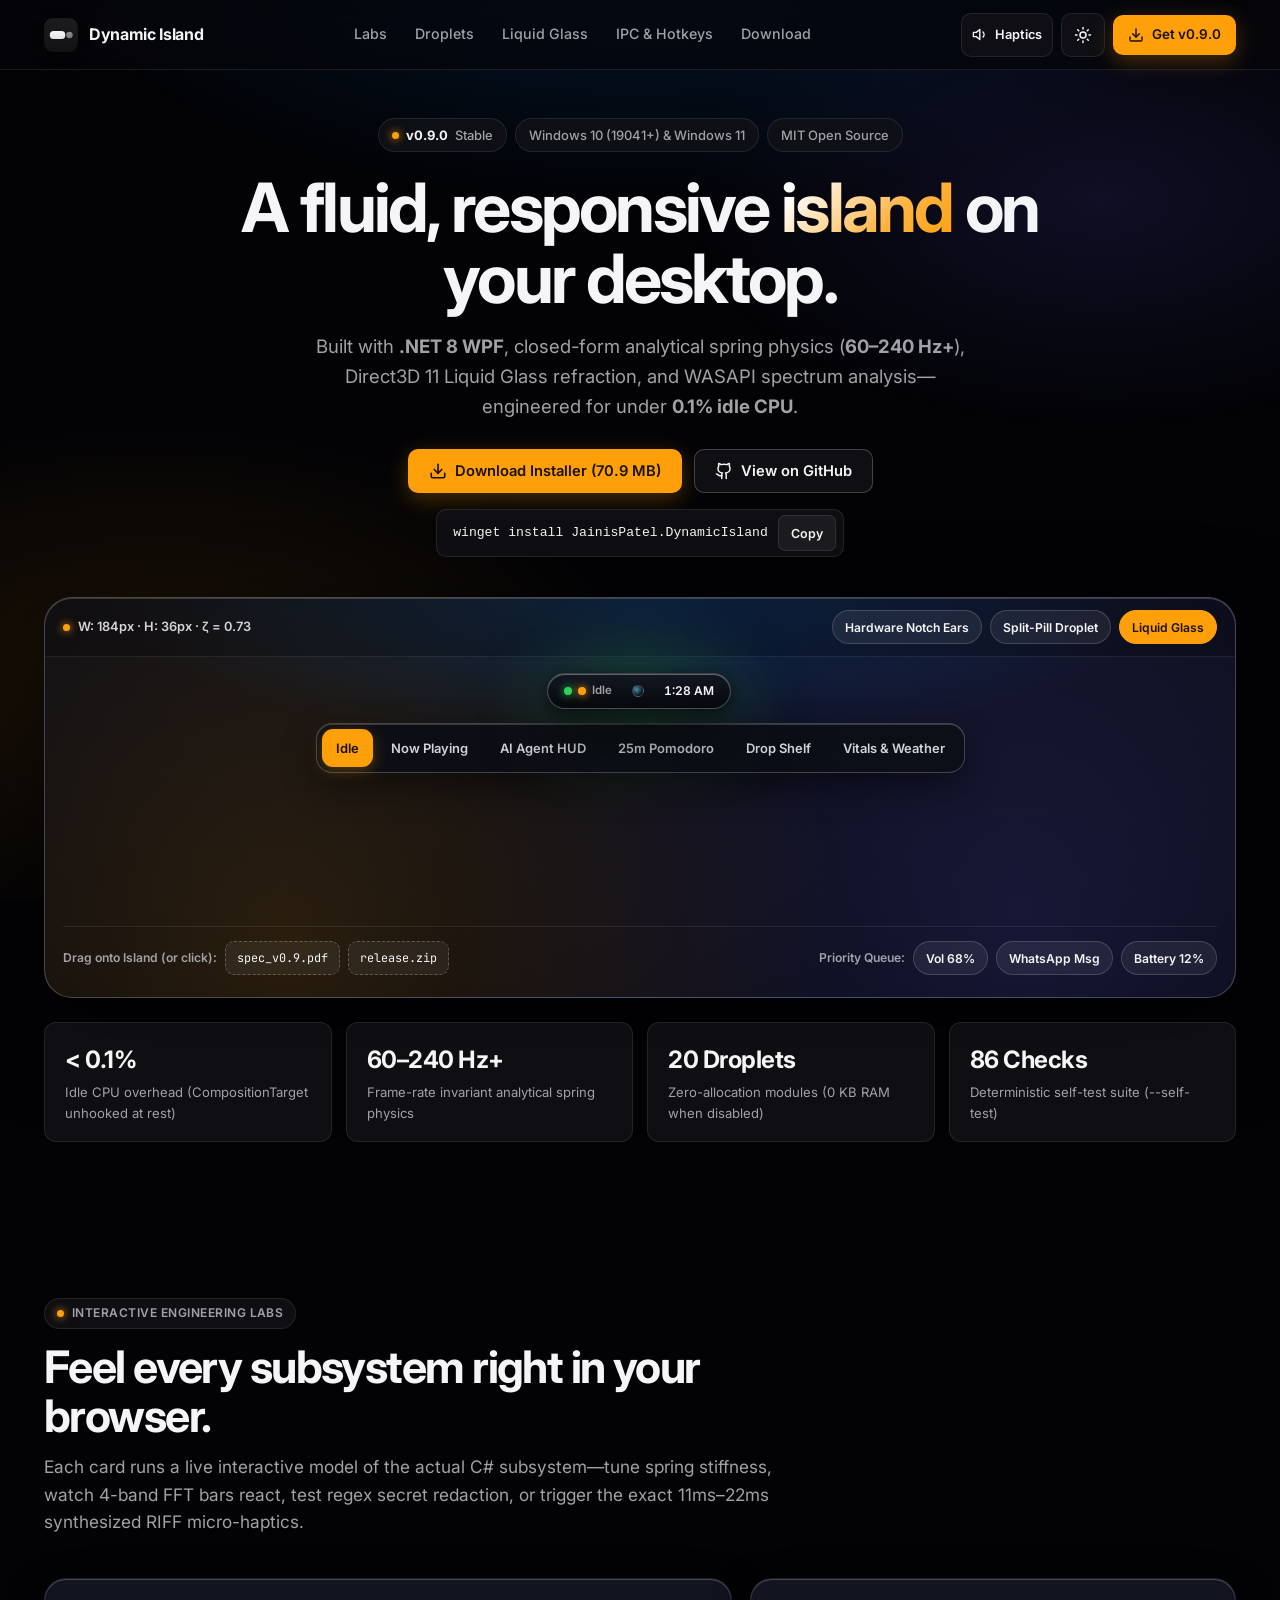
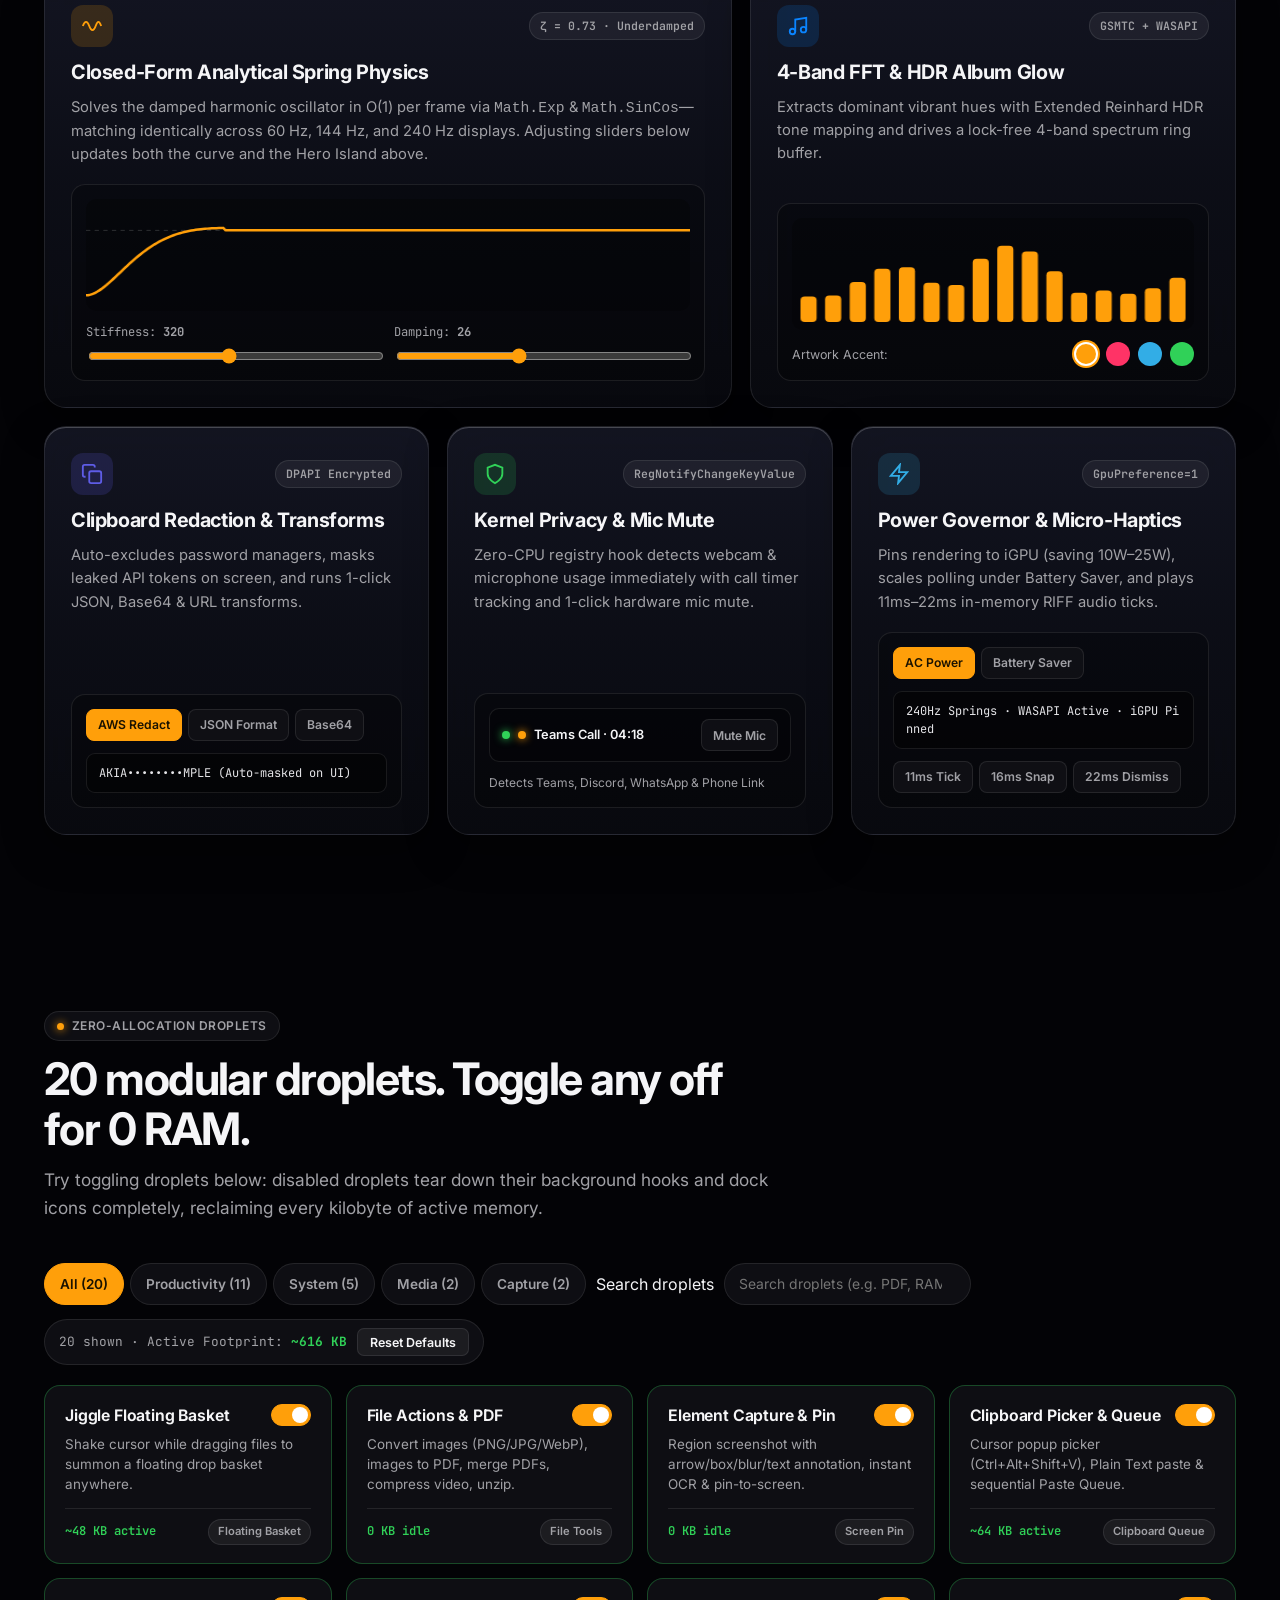
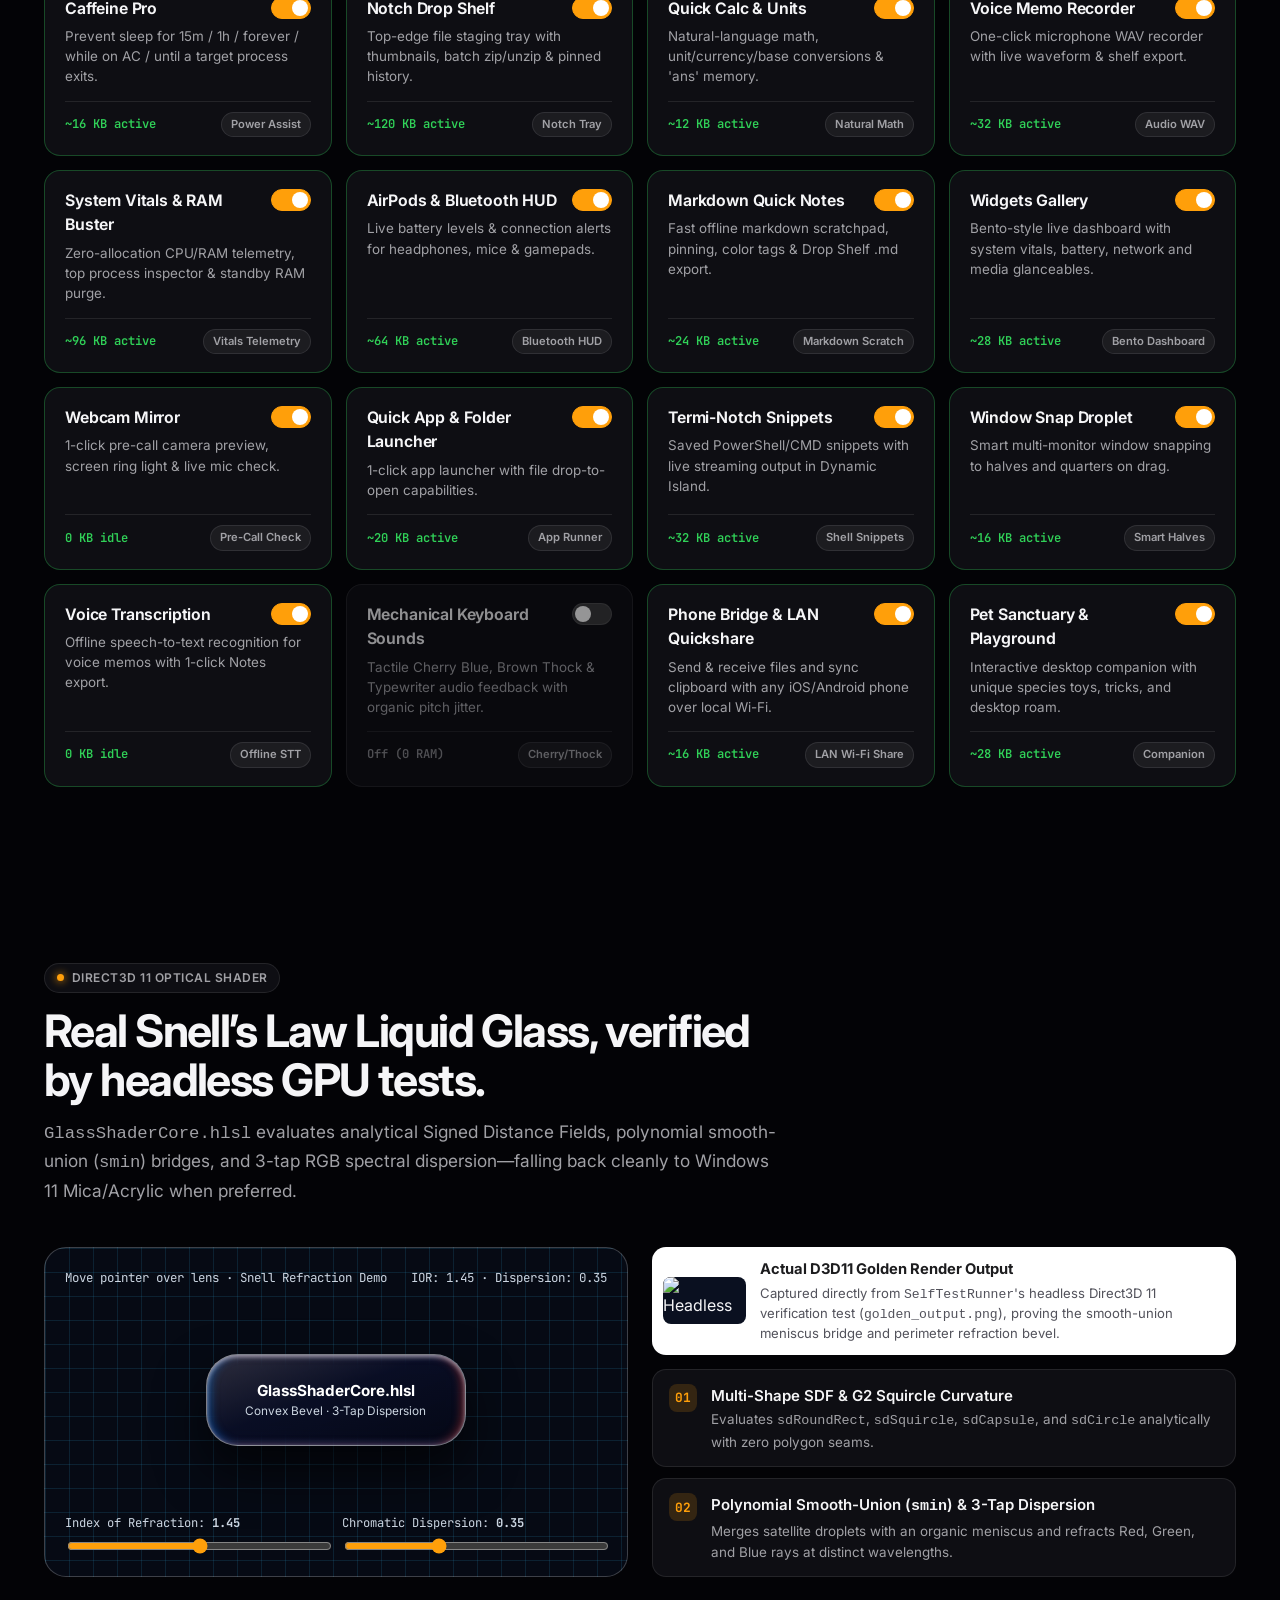
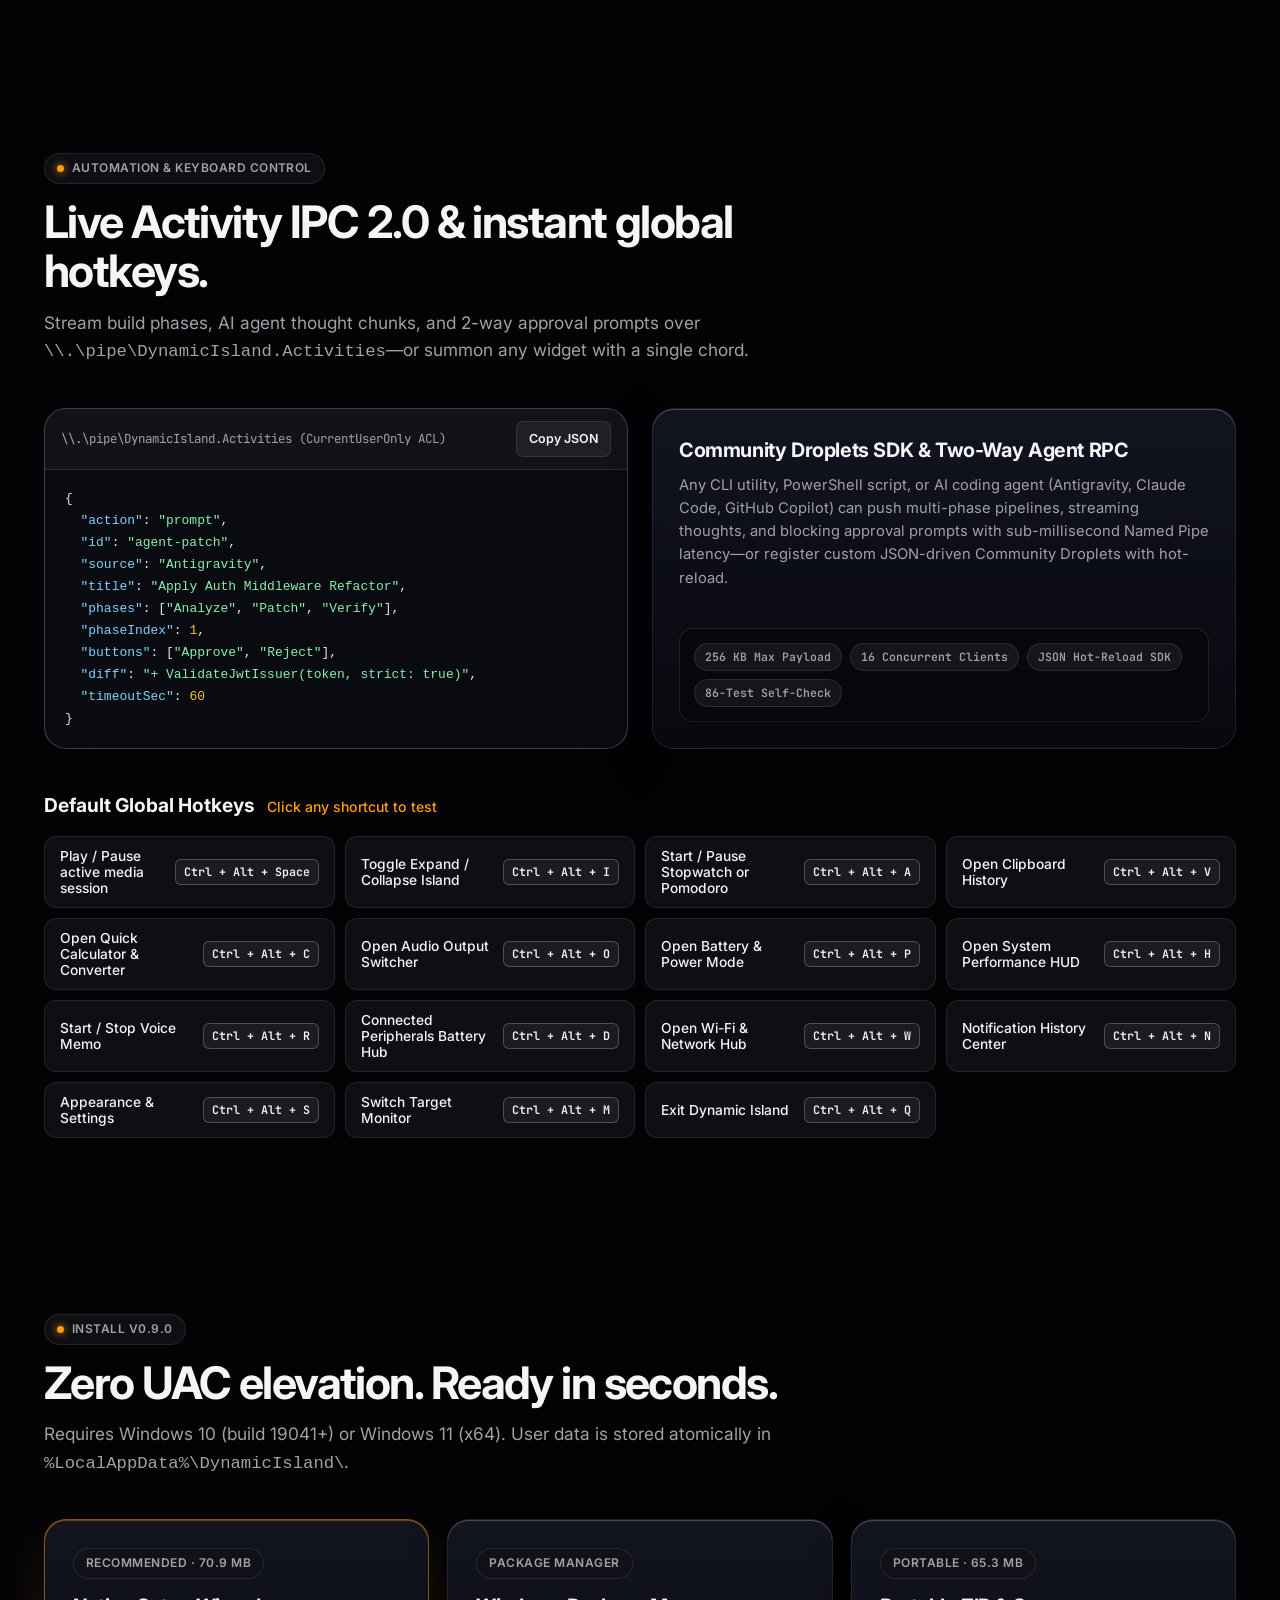
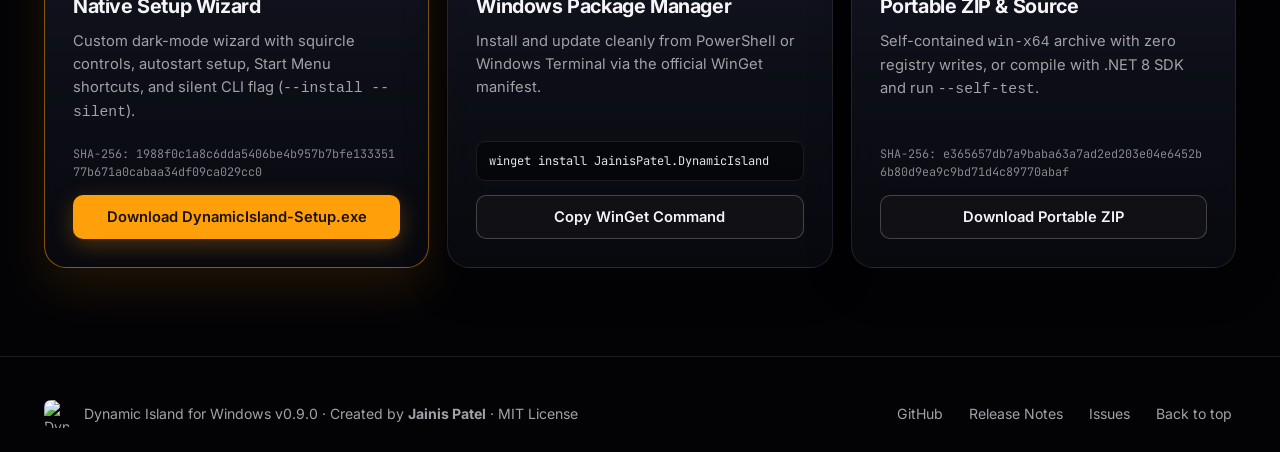
==== website/index.html @ 1d69ae08 "Redesign gallery and add product showcase site Refresh the Widgets Gallery and expand the island can" ====
<!DOCTYPE html>
<html lang="en" data-theme="dark">
<head>
  <meta charset="utf-8">
  <meta name="viewport" content="width=device-width, initial-scale=1">
  <meta name="theme-color" content="#030306">
  <title>Dynamic Island for Windows — Fluid Desktop Hub &amp; Liquid Glass Overlay</title>
  <meta name="description" content="An interactive, Apple-inspired Dynamic Island desktop overlay for Windows 10 &amp; 11 built with WPF (.NET 8), closed-form analytical spring physics (60–240 Hz+), Direct3D 11 Liquid Glass refraction, and WASAPI audio spectrum analysis.">
  <link rel="icon" type="image/svg+xml" href="./assets/dynamic-island.svg">
  <link rel="apple-touch-icon" href="./assets/app_256.png">
  <link rel="preconnect" href="https://fonts.googleapis.com">
  <link rel="preconnect" href="https://fonts.gstatic.com" crossorigin>
  <link href="https://fonts.googleapis.com/css2?family=Inter:wght@400;500;600;700&family=JetBrains+Mono:wght@400;500;600&display=swap" rel="stylesheet">
  <link rel="stylesheet" href="./styles.css">
</head>
<body>
  <a class="skip-link" href="#main-content">Skip to main content</a>
  <div class="backdrop-mesh" aria-hidden="true"></div>

  <!-- Sticky Navigation -->
  <header class="site-header">
    <div class="container nav-inner">
      <a class="brand-link" href="#top">
        <img class="brand-icon" src="./assets/dynamic-island.svg" alt="" width="34" height="34">
        <span>Dynamic Island</span>
      </a>

      <nav aria-label="Primary navigation">
        <ul id="primary-nav" class="nav-links">
          <li><a href="#features">Labs</a></li>
          <li><a href="#droplets">Droplets</a></li>
          <li><a href="#liquid-glass">Liquid Glass</a></li>
          <li><a href="#developers">IPC &amp; Hotkeys</a></li>
          <li><a href="#download">Download</a></li>
        </ul>
      </nav>

      <div class="nav-actions">
        <button id="haptics-toggle" class="icon-btn" type="button" aria-pressed="false" title="Synthesize 11ms–22ms RIFF micro-haptics in browser">
          <svg width="17" height="17" viewBox="0 0 24 24" fill="none" stroke="currentColor" stroke-width="2" stroke-linecap="round" stroke-linejoin="round" aria-hidden="true">
            <polygon points="11 5 6 9 2 9 2 15 6 15 11 19 11 5"></polygon>
            <path d="M15.54 8.46a5 5 0 0 1 0 7.07"></path>
          </svg>
          <span class="haptic-label">Haptics</span>
        </button>

        <button id="theme-toggle" class="icon-btn" type="button" aria-label="Switch to light mode" aria-pressed="false" title="Toggle Dark / Light theme">
          <svg width="18" height="18" viewBox="0 0 24 24" fill="none" stroke="currentColor" stroke-width="2" stroke-linecap="round" stroke-linejoin="round" aria-hidden="true">
            <circle cx="12" cy="12" r="4"></circle>
            <path d="M12 2v2M12 20v2M4.93 4.93l1.41 1.41M17.66 17.66l1.41 1.41M2 12h2M20 12h2M4.93 19.07l1.41-1.41M17.66 6.34l1.41-1.41"></path>
          </svg>
        </button>

        <a class="btn btn-primary btn-sm" href="#download">
          <svg width="16" height="16" viewBox="0 0 24 24" fill="none" stroke="currentColor" stroke-width="2.2" stroke-linecap="round" stroke-linejoin="round" aria-hidden="true">
            <path d="M21 15v4a2 2 0 0 1-2 2H5a2 2 0 0 1-2-2v-4"></path>
            <polyline points="7 10 12 15 17 10"></polyline>
            <line x1="12" y1="15" x2="12" y2="3"></line>
          </svg>
          <span class="nav-cta-text">Get v0.9.0</span>
        </a>

        <button id="mobile-menu-btn" class="icon-btn mobile-menu-btn" type="button" aria-label="Open navigation menu" aria-expanded="false" aria-controls="primary-nav">
          <svg width="20" height="20" viewBox="0 0 24 24" fill="none" stroke="currentColor" stroke-width="2" stroke-linecap="round" stroke-linejoin="round" aria-hidden="true">
            <line x1="3" y1="6" x2="21" y2="6"></line>
            <line x1="3" y1="12" x2="21" y2="12"></line>
            <line x1="3" y1="18" x2="21" y2="18"></line>
          </svg>
        </button>
      </div>
    </div>
  </header>

  <main id="main-content">
    <!-- Hero + Simulated Windows Desktop Stage -->
    <section id="top" class="hero">
      <div class="container">
        <div class="hero-top">
          <div class="hero-badges">
            <span class="meta-pill"><span class="eyebrow-dot" aria-hidden="true"></span><strong>v0.9.0</strong> Stable</span>
            <span class="meta-pill">Windows 10 (19041+) &amp; Windows 11</span>
            <span class="meta-pill">MIT Open Source</span>
          </div>

          <h1 class="hero-title">
            A fluid, responsive <span class="accent-gradient">island</span> on your desktop.
          </h1>
          <p class="hero-subtitle">
            Built with <strong>.NET 8 WPF</strong>, closed-form analytical spring physics (<strong>60–240 Hz+</strong>), Direct3D 11 Liquid Glass refraction, and WASAPI spectrum analysis—engineered for under <strong>0.1% idle CPU</strong>.
          </p>

          <div class="hero-cta-group">
            <a class="btn btn-primary" href="https://github.com/jainis-Patel/DynamicIsland/releases/download/v0.9.0/DynamicIsland-Setup.exe">
              <svg width="18" height="18" viewBox="0 0 24 24" fill="none" stroke="currentColor" stroke-width="2.2" stroke-linecap="round" stroke-linejoin="round" aria-hidden="true">
                <path d="M21 15v4a2 2 0 0 1-2 2H5a2 2 0 0 1-2-2v-4"></path>
                <polyline points="7 10 12 15 17 10"></polyline>
                <line x1="12" y1="15" x2="12" y2="3"></line>
              </svg>
              Download Installer (70.9 MB)
            </a>
            <a class="btn btn-secondary" href="https://github.com/jainis-Patel/DynamicIsland" target="_blank" rel="noopener noreferrer">
              <svg width="18" height="18" viewBox="0 0 24 24" fill="none" stroke="currentColor" stroke-width="2" stroke-linecap="round" stroke-linejoin="round" aria-hidden="true">
                <path d="M15 22v-4a4.8 4.8 0 0 0-1-3.5c3 0 6-2 6-5.5.08-1.25-.27-2.48-1-3.5.28-1.15.28-2.35 0-3.5 0 0-1 0-3 1.5-2.64-.5-5.36-.5-8 0C6 2 5 2 5 2c-.3 1.15-.3 2.35 0 3.5A5.403 5.403 0 0 0 4 9c0 3.5 3 5.5 6 5.5-.39.49-.68 1.05-.85 1.65-.17.6-.22 1.23-.15 1.85v4"></path>
                <path d="M9 18c-4.51 2-5-2-7-2"></path>
              </svg>
              View on GitHub
            </a>
          </div>

          <div class="winget-bar" role="region" aria-label="Install via Windows Package Manager">
            <code>winget install JainisPatel.DynamicIsland</code>
            <button class="copy-btn" type="button" data-copy="winget install JainisPatel.DynamicIsland" aria-label="Copy winget install command">
              Copy
            </button>
          </div>
        </div>

        <!-- Interactive Windows 11 Desktop Stage -->
        <div class="desktop-stage" aria-label="Interactive Dynamic Island Windows desktop simulator">
          <div class="stage-hud-bar">
            <span class="stage-status">
              <span class="eyebrow-dot" aria-hidden="true"></span>
              <span id="spring-readout" aria-live="polite">W: 184px · H: 36px · ζ = 0.73</span>
            </span>

            <div class="stage-toggles">
              <button id="notch-mode-btn" class="stage-chip-btn" type="button" aria-pressed="false">Hardware Notch Ears</button>
              <button id="satellite-btn" class="stage-chip-btn" type="button" aria-pressed="false">Split-Pill Droplet</button>
              <button id="surface-style-btn" class="stage-chip-btn" type="button" aria-pressed="true">Liquid Glass</button>
            </div>
          </div>

          <div class="desktop-canvas">
            <div id="island-bezel-row" class="island-bezel-row">
              <div id="island-halo" class="island-halo" aria-hidden="true"></div>

              <div class="island-assembly">
                <div id="island-pill" class="island-pill" role="region" aria-live="polite" aria-label="Simulated Dynamic Island pill">
                  <!-- MacBook-style Concave Hardware Notch Ears (exact paths from IslandWindow.xaml) -->
                  <svg class="notch-ear notch-ear-left" viewBox="0 0 10 10" aria-hidden="true">
                    <path d="M 0,0 L 10,0 L 10,10 A 10,10 0 0 0 0,0 Z" fill="#040406"></path>
                  </svg>
                  <svg class="notch-ear notch-ear-right" viewBox="0 0 10 10" aria-hidden="true">
                    <path d="M 0,10 L 0,0 L 10,0 A 10,10 0 0 0 0,10 Z" fill="#040406"></path>
                  </svg>

                  <div class="island-inner-clip">
                    <div id="island-content" class="island-content"></div>
                  </div>
                </div>

                <!-- Split-Pill Satellite Droplet -->
                <div id="satellite-droplet" class="satellite-droplet" aria-hidden="true">
                  <span style="width:7px;height:7px;border-radius:50%;background:#ff9f0a;box-shadow:0 0 8px #ff9f0a;"></span>
                  <span>RAM 84%</span>
                </div>
              </div>

              <!-- Floating Glass Quick Dock -->
              <div class="floating-dock" role="group" aria-label="Dynamic Island view switcher">
                <button class="dock-btn" type="button" data-mode="idle" aria-pressed="true">Idle</button>
                <button class="dock-btn" type="button" data-mode="media" aria-pressed="false">Now Playing</button>
                <button class="dock-btn" type="button" data-mode="agent" aria-pressed="false">AI Agent HUD</button>
                <button class="dock-btn" type="button" data-mode="timer" aria-pressed="false">25m Pomodoro</button>
                <button class="dock-btn" type="button" data-mode="shelf" aria-pressed="false">Drop Shelf</button>
                <button class="dock-btn" type="button" data-mode="vitals" aria-pressed="false">Vitals &amp; Weather</button>
              </div>
            </div>

            <!-- Drag-and-Drop Shelf & Priority Toast Queue Simulator -->
            <div class="desktop-tray-bar">
              <div class="draggable-files">
                <span class="tray-caption">Drag onto Island (or click):</span>
                <button class="file-chip" type="button" draggable="true" data-drop-file="spec_v0.9.pdf">spec_v0.9.pdf</button>
                <button class="file-chip" type="button" draggable="true" data-drop-file="release.zip">release.zip</button>
              </div>
              <div class="toast-triggers">
                <span class="tray-caption">Priority Queue:</span>
                <button class="stage-chip-btn" type="button" data-toast="volume">Vol 68%</button>
                <button class="stage-chip-btn" type="button" data-toast="message">WhatsApp Msg</button>
                <button class="stage-chip-btn" type="button" data-toast="critical">Battery 12%</button>
              </div>
            </div>
          </div>
        </div>

        <!-- Engineering Metrics -->
        <div class="metrics-strip">
          <div class="metric-tile reveal">
            <div class="metric-value">&lt; 0.1%</div>
            <div class="metric-label">Idle CPU overhead (CompositionTarget unhooked at rest)</div>
          </div>
          <div class="metric-tile reveal">
            <div class="metric-value">60–240 Hz+</div>
            <div class="metric-label">Frame-rate invariant analytical spring physics</div>
          </div>
          <div class="metric-tile reveal">
            <div class="metric-value">20 Droplets</div>
            <div class="metric-label">Zero-allocation modules (0 KB RAM when disabled)</div>
          </div>
          <div class="metric-tile reveal">
            <div class="metric-value">86 Checks</div>
            <div class="metric-label">Deterministic self-test suite (--self-test)</div>
          </div>
        </div>
      </div>
    </section>

    <!-- Interactive Living Bento Grid -->
    <section id="features" class="section">
      <div class="container">
        <div class="section-header">
          <span class="eyebrow"><span class="eyebrow-dot" aria-hidden="true"></span>Interactive Engineering Labs</span>
          <h2 class="section-title">Feel every subsystem right in your browser.</h2>
          <p class="section-subtitle">
            Each card runs a live interactive model of the actual C# subsystem—tune spring stiffness, watch 4-band FFT bars react, test regex secret redaction, or trigger the exact 11ms–22ms synthesized RIFF micro-haptics.
          </p>
        </div>

        <div class="bento-grid">
          <!-- Lab 1: Live Analytical Spring Curve Plotter -->
          <article class="glass-card bento-card span-7 reveal">
            <div>
              <div class="bento-header-row">
                <div class="bento-icon tone-amber" aria-hidden="true">
                  <svg width="22" height="22" viewBox="0 0 24 24" fill="none" stroke="currentColor" stroke-width="2"><path d="M2 12c2-6 5-6 7 0s5 6 7 0 4-6 6 0"></path></svg>
                </div>
                <span id="zeta-badge" class="bento-badge">ζ = 0.73 · Underdamped</span>
              </div>
              <h3 class="bento-title">Closed-Form Analytical Spring Physics</h3>
              <p class="bento-desc">
                Solves the damped harmonic oscillator in O(1) per frame via <code>Math.Exp</code> &amp; <code>Math.SinCos</code>—matching identically across 60 Hz, 144 Hz, and 240 Hz displays. Adjusting sliders below updates both the curve and the Hero Island above.
              </p>
            </div>
            <div class="mini-lab">
              <canvas id="spring-canvas" class="lab-canvas" width="560" height="112" aria-label="Analytical spring step response curve"></canvas>
              <div class="slider-row">
                <label class="slider-control">
                  <span>Stiffness: <strong id="stiffness-val">320</strong></span>
                  <input id="stiffness-slider" type="range" min="140" max="520" step="10" value="320">
                </label>
                <label class="slider-control">
                  <span>Damping: <strong id="damping-val">26</strong></span>
                  <input id="damping-slider" type="range" min="12" max="46" step="1" value="26">
                </label>
              </div>
            </div>
          </article>

          <!-- Lab 2: WASAPI Loopback FFT & Album Halo -->
          <article class="glass-card bento-card span-5 reveal" id="wasapi-card">
            <div>
              <div class="bento-header-row">
                <div class="bento-icon tone-blue" aria-hidden="true">
                  <svg width="22" height="22" viewBox="0 0 24 24" fill="none" stroke="currentColor" stroke-width="2"><path d="M9 18V5l12-2v13"></path><circle cx="6" cy="18" r="3"></circle><circle cx="18" cy="16" r="3"></circle></svg>
                </div>
                <span class="bento-badge">GSMTC + WASAPI</span>
              </div>
              <h3 class="bento-title">4-Band FFT &amp; HDR Album Glow</h3>
              <p class="bento-desc">
                Extracts dominant vibrant hues with Extended Reinhard HDR tone mapping and drives a lock-free 4-band spectrum ring buffer.
              </p>
            </div>
            <div class="mini-lab">
              <canvas id="fft-canvas" class="lab-canvas" width="380" height="112" aria-label="Simulated 4-band audio spectrum visualizer"></canvas>
              <div class="swatch-row">
                <span style="font-size:0.78rem; color:var(--text-secondary);">Artwork Accent:</span>
                <div class="swatches" role="group" aria-label="Select album artwork accent color">
                  <button class="swatch-btn" type="button" data-accent="#ff9f0a" style="background:#ff9f0a;" aria-pressed="true" aria-label="Amber Glow"></button>
                  <button class="swatch-btn" type="button" data-accent="#ff3366" style="background:#ff3366;" aria-pressed="false" aria-label="Crimson Rose"></button>
                  <button class="swatch-btn" type="button" data-accent="#32ade6" style="background:#32ade6;" aria-pressed="false" aria-label="Electric Cyan"></button>
                  <button class="swatch-btn" type="button" data-accent="#30d158" style="background:#30d158;" aria-pressed="false" aria-label="Emerald"></button>
                </div>
              </div>
            </div>
          </article>

          <!-- Lab 3: Clipboard Secret Redaction & Transforms -->
          <article class="glass-card bento-card span-4 reveal">
            <div>
              <div class="bento-header-row">
                <div class="bento-icon tone-purple" aria-hidden="true">
                  <svg width="22" height="22" viewBox="0 0 24 24" fill="none" stroke="currentColor" stroke-width="2"><rect x="9" y="9" width="13" height="13" rx="2"></rect><path d="M5 15H4a2 2 0 0 1-2-2V4a2 2 0 0 1 2-2h9a2 2 0 0 1 2 2v1"></path></svg>
                </div>
                <span class="bento-badge">DPAPI Encrypted</span>
              </div>
              <h3 class="bento-title">Clipboard Redaction &amp; Transforms</h3>
              <p class="bento-desc">
                Auto-excludes password managers, masks leaked API tokens on screen, and runs 1-click JSON, Base64 &amp; URL transforms.
              </p>
            </div>
            <div class="mini-lab">
              <div class="seg-group" role="group" aria-label="Clipboard transform demo">
                <button class="seg-btn" type="button" data-clip="aws" aria-pressed="true">AWS Redact</button>
                <button class="seg-btn" type="button" data-clip="json" aria-pressed="false">JSON Format</button>
                <button class="seg-btn" type="button" data-clip="b64" aria-pressed="false">Base64</button>
              </div>
              <div id="clip-demo-output" class="code-preview-box">AKIA••••••••MPLE (Auto-masked on UI)</div>
            </div>
          </article>

          <!-- Lab 4: Kernel Privacy Dots & 1-Click Mic Mute -->
          <article class="glass-card bento-card span-4 reveal">
            <div>
              <div class="bento-header-row">
                <div class="bento-icon tone-green" aria-hidden="true">
                  <svg width="22" height="22" viewBox="0 0 24 24" fill="none" stroke="currentColor" stroke-width="2"><path d="M12 22s8-4 8-10V5l-8-3-8 3v7c0 6 8 10 8 10z"></path></svg>
                </div>
                <span class="bento-badge">RegNotifyChangeKeyValue</span>
              </div>
              <h3 class="bento-title">Kernel Privacy &amp; Mic Mute</h3>
              <p class="bento-desc">
                Zero-CPU registry hook detects webcam &amp; microphone usage immediately with call timer tracking and 1-click hardware mic mute.
              </p>
            </div>
            <div class="mini-lab">
              <div class="privacy-sim-row">
                <div style="display:flex; align-items:center; gap:8px;">
                  <span id="lab-cam-dot" class="dot-cam"></span>
                  <span id="lab-mic-dot" class="dot-mic"></span>
                  <span id="lab-call-status" style="font-size:0.8rem; font-weight:600;">Teams Call · 04:18</span>
                </div>
                <button id="lab-mic-btn" class="seg-btn" type="button" aria-pressed="false">Mute Mic</button>
              </div>
              <div style="font-size:0.75rem; color:var(--text-secondary);">Detects Teams, Discord, WhatsApp &amp; Phone Link</div>
            </div>
          </article>

          <!-- Lab 5: Power Choreographer & Tactile Haptics -->
          <article class="glass-card bento-card span-4 reveal">
            <div>
              <div class="bento-header-row">
                <div class="bento-icon tone-cyan" aria-hidden="true">
                  <svg width="22" height="22" viewBox="0 0 24 24" fill="none" stroke="currentColor" stroke-width="2"><polygon points="13 2 3 14 12 14 11 22 21 10 12 10 13 2"></polygon></svg>
                </div>
                <span class="bento-badge">GpuPreference=1</span>
              </div>
              <h3 class="bento-title">Power Governor &amp; Micro-Haptics</h3>
              <p class="bento-desc">
                Pins rendering to iGPU (saving 10W–25W), scales polling under Battery Saver, and plays 11ms–22ms in-memory RIFF audio ticks.
              </p>
            </div>
            <div class="mini-lab">
              <div class="seg-group" role="group" aria-label="Power governor simulation">
                <button class="seg-btn" type="button" data-power="ac" aria-pressed="true">AC Power</button>
                <button class="seg-btn" type="button" data-power="saver" aria-pressed="false">Battery Saver</button>
              </div>
              <div id="power-demo-output" class="code-preview-box">240Hz Springs · WASAPI Active · iGPU Pinned</div>
              <div class="seg-group" role="group" aria-label="Play synthesized RIFF micro-haptic sounds">
                <button class="seg-btn" type="button" data-synth="tick">11ms Tick</button>
                <button class="seg-btn" type="button" data-synth="snap">16ms Snap</button>
                <button class="seg-btn" type="button" data-synth="dismiss">22ms Dismiss</button>
              </div>
            </div>
          </article>
        </div>
      </div>
    </section>

    <!-- Modular Droplets Explorer with Interactive Zero-RAM Toggles -->
    <section id="droplets" class="section">
      <div class="container">
        <div class="section-header">
          <span class="eyebrow"><span class="eyebrow-dot" aria-hidden="true"></span>Zero-Allocation Droplets</span>
          <h2 class="section-title">20 modular droplets. Toggle any off for 0 RAM.</h2>
          <p class="section-subtitle">
            Try toggling droplets below: disabled droplets tear down their background hooks and dock icons completely, reclaiming every kilobyte of active memory.
          </p>
        </div>

        <div class="filter-bar">
          <div class="filter-controls-left">
            <div class="filter-tabs" role="tablist" aria-label="Filter droplets by category">
              <button class="filter-tab" type="button" role="tab" aria-selected="true" data-category="All">All (20)</button>
              <button class="filter-tab" type="button" role="tab" aria-selected="false" data-category="Productivity">Productivity (11)</button>
              <button class="filter-tab" type="button" role="tab" aria-selected="false" data-category="System">System (5)</button>
              <button class="filter-tab" type="button" role="tab" aria-selected="false" data-category="Media">Media (2)</button>
              <button class="filter-tab" type="button" role="tab" aria-selected="false" data-category="Capture">Capture (2)</button>
            </div>
            <label for="droplet-search" class="sr-only">Search droplets</label>
            <input id="droplet-search" class="search-input" type="search" placeholder="Search droplets (e.g. PDF, RAM, LAN)..." autocomplete="off">
          </div>

          <div class="ram-meter-bar" aria-live="polite">
            <span id="droplet-ram-summary">20 shown · Active Footprint: <strong>~656 KB</strong></span>
            <button id="droplet-reset-btn" class="copy-btn" type="button" style="min-height:28px;">Reset Defaults</button>
          </div>
        </div>

        <div id="droplets-grid" class="droplets-grid"></div>
      </div>
    </section>

    <!-- Direct3D 11 Liquid Glass Optical Playground & Golden Render -->
    <section id="liquid-glass" class="section">
      <div class="container">
        <div class="section-header">
          <span class="eyebrow"><span class="eyebrow-dot" aria-hidden="true"></span>Direct3D 11 Optical Shader</span>
          <h2 class="section-title">Real Snell’s Law Liquid Glass, verified by headless GPU tests.</h2>
          <p class="section-subtitle">
            <code>GlassShaderCore.hlsl</code> evaluates analytical Signed Distance Fields, polynomial smooth-union (<code>smin</code>) bridges, and 3-tap RGB spectral dispersion—falling back cleanly to Windows 11 Mica/Acrylic when preferred.
          </p>
        </div>

        <div class="split-grid">
          <!-- Interactive Optical Lens Playground -->
          <div class="optical-playground" id="optical-playground">
            <div style="display:flex; justify-content:space-between; align-items:center; color:#cbd5e1; font-size:0.78rem; font-family:var(--font-mono);">
              <span>Move pointer over lens · Snell Refraction Demo</span>
              <span id="ior-readout">IOR: 1.45 · Dispersion: 0.35</span>
            </div>

            <div class="optical-lens-stage">
              <div id="optical-lens" class="optical-lens-capsule">
                <div style="font-size:0.95rem; font-weight:700;">GlassShaderCore.hlsl</div>
                <div style="font-size:0.74rem; color:#cbd5e1;">Convex Bevel · 3-Tap Dispersion</div>
              </div>
            </div>

            <div class="slider-row">
              <label class="slider-control" style="color:#cbd5e1;">
                <span>Index of Refraction: <strong id="ior-val">1.45</strong></span>
                <input id="ior-slider" type="range" min="1.05" max="1.85" step="0.05" value="1.45">
              </label>
              <label class="slider-control" style="color:#cbd5e1;">
                <span>Chromatic Dispersion: <strong id="disp-val">0.35</strong></span>
                <input id="disp-slider" type="range" min="0" max="1" step="0.05" value="0.35">
              </label>
            </div>
          </div>

          <div style="display:flex; flex-direction:column; gap:14px;">
            <div class="golden-frame">
              <img src="./assets/golden-glass.png" alt="Headless Direct3D 11 golden render showing polynomial smooth-union smin liquid bridge between the main pill and satellite droplet" width="140" height="79">
              <div>
                <div style="font-size:0.92rem; font-weight:700; color:#1c1c1e; margin-bottom:4px;">Actual D3D11 Golden Render Output</div>
                <div style="font-size:0.82rem; color:#52525b; line-height:1.45;">
                  Captured directly from <code>SelfTestRunner</code>'s headless Direct3D 11 verification test (<code>golden_output.png</code>), proving the smooth-union meniscus bridge and perimeter refraction bevel.
                </div>
              </div>
            </div>

            <ol class="pipeline-list">
              <li class="pipeline-step">
                <span class="step-num">01</span>
                <div>
                  <div class="step-title">Multi-Shape SDF &amp; G2 Squircle Curvature</div>
                  <div class="step-desc">Evaluates <code>sdRoundRect</code>, <code>sdSquircle</code>, <code>sdCapsule</code>, and <code>sdCircle</code> analytically with zero polygon seams.</div>
                </div>
              </li>
              <li class="pipeline-step">
                <span class="step-num">02</span>
                <div>
                  <div class="step-title">Polynomial Smooth-Union (<code>smin</code>) &amp; 3-Tap Dispersion</div>
                  <div class="step-desc">Merges satellite droplets with an organic meniscus and refracts Red, Green, and Blue rays at distinct wavelengths.</div>
                </div>
              </li>
            </ol>
          </div>
        </div>
      </div>
    </section>

    <!-- Live Activity IPC 2.0 & Global Hotkeys -->
    <section id="developers" class="section">
      <div class="container">
        <div class="section-header">
          <span class="eyebrow"><span class="eyebrow-dot" aria-hidden="true"></span>Automation &amp; Keyboard Control</span>
          <h2 class="section-title">Live Activity IPC 2.0 &amp; instant global hotkeys.</h2>
          <p class="section-subtitle">
            Stream build phases, AI agent thought chunks, and 2-way approval prompts over <code>\\.\pipe\DynamicIsland.Activities</code>—or summon any widget with a single chord.
          </p>
        </div>

        <div class="split-grid" style="margin-bottom: 42px;">
          <div class="code-panel">
            <div class="code-header">
              <span>\\.\pipe\DynamicIsland.Activities (CurrentUserOnly ACL)</span>
              <button class="copy-btn" type="button" data-copy='{"action":"prompt","id":"agent-patch","source":"Antigravity","title":"Apply Auth Middleware Refactor","phases":["Analyze","Patch","Verify"],"phaseIndex":1,"buttons":["Approve","Reject"],"diff":"+ ValidateJwtIssuer(token, strict: true)","timeoutSec":60}'>Copy JSON</button>
            </div>
            <pre class="code-body"><code>{
  <span class="tok-key">"action"</span>: <span class="tok-str">"prompt"</span>,
  <span class="tok-key">"id"</span>: <span class="tok-str">"agent-patch"</span>,
  <span class="tok-key">"source"</span>: <span class="tok-str">"Antigravity"</span>,
  <span class="tok-key">"title"</span>: <span class="tok-str">"Apply Auth Middleware Refactor"</span>,
  <span class="tok-key">"phases"</span>: [<span class="tok-str">"Analyze"</span>, <span class="tok-str">"Patch"</span>, <span class="tok-str">"Verify"</span>],
  <span class="tok-key">"phaseIndex"</span>: <span class="tok-num">1</span>,
  <span class="tok-key">"buttons"</span>: [<span class="tok-str">"Approve"</span>, <span class="tok-str">"Reject"</span>],
  <span class="tok-key">"diff"</span>: <span class="tok-str">"+ ValidateJwtIssuer(token, strict: true)"</span>,
  <span class="tok-key">"timeoutSec"</span>: <span class="tok-num">60</span>
}</code></pre>
          </div>

          <div class="glass-card bento-card">
            <div>
              <h3 class="bento-title">Community Droplets SDK &amp; Two-Way Agent RPC</h3>
              <p class="bento-desc">
                Any CLI utility, PowerShell script, or AI coding agent (Antigravity, Claude Code, GitHub Copilot) can push multi-phase pipelines, streaming thoughts, and blocking approval prompts with sub-millisecond Named Pipe latency—or register custom JSON-driven Community Droplets with hot-reload.
              </p>
            </div>
            <div class="mini-lab">
              <div style="display:flex; flex-wrap:wrap; gap:8px;">
                <span class="bento-badge">256 KB Max Payload</span>
                <span class="bento-badge">16 Concurrent Clients</span>
                <span class="bento-badge">JSON Hot-Reload SDK</span>
                <span class="bento-badge">86-Test Self-Check</span>
              </div>
            </div>
          </div>
        </div>

        <div style="display:flex; flex-wrap:wrap; align-items:center; justify-content:space-between; gap:12px; margin-bottom:16px;">
          <h3 style="margin:0; font-size:1.2rem; font-weight:700;">Default Global Hotkeys <span id="hotkey-feedback" style="color:var(--accent); font-weight:500; font-size:0.88rem; margin-left:8px;" aria-live="polite">Click any shortcut to test</span></h3>
        </div>
        <div id="hotkeys-grid" class="hotkeys-grid"></div>
      </div>
    </section>

    <!-- Download & Installation -->
    <section id="download" class="section">
      <div class="container">
        <div class="section-header">
          <span class="eyebrow"><span class="eyebrow-dot" aria-hidden="true"></span>Install v0.9.0</span>
          <h2 class="section-title">Zero UAC elevation. Ready in seconds.</h2>
          <p class="section-subtitle">
            Requires Windows 10 (build 19041+) or Windows 11 (x64). User data is stored atomically in <code>%LocalAppData%\DynamicIsland\</code>.
          </p>
        </div>

        <div class="install-grid">
          <article class="glass-card install-card featured reveal">
            <div>
              <div class="eyebrow" style="margin-bottom: 12px;">Recommended · 70.9 MB</div>
              <h3 class="bento-title">Native Setup Wizard</h3>
              <p class="bento-desc">
                Custom dark-mode wizard with squircle controls, autostart setup, Start Menu shortcuts, and silent CLI flag (<code>--install --silent</code>).
              </p>
            </div>
            <div>
              <div class="install-meta" style="margin-bottom: 14px;">
                SHA-256: 1988f0c1a8c6dda5406be4b957b7bfe13335177b671a0cabaa34df09ca029cc0
              </div>
              <a class="btn btn-primary" style="width: 100%;" href="https://github.com/jainis-Patel/DynamicIsland/releases/download/v0.9.0/DynamicIsland-Setup.exe">
                Download DynamicIsland-Setup.exe
              </a>
            </div>
          </article>

          <article class="glass-card install-card reveal">
            <div>
              <div class="eyebrow" style="margin-bottom: 12px;">Package Manager</div>
              <h3 class="bento-title">Windows Package Manager</h3>
              <p class="bento-desc">
                Install and update cleanly from PowerShell or Windows Terminal via the official WinGet manifest.
              </p>
            </div>
            <div>
              <div class="code-preview-box" style="margin-bottom: 14px;">winget install JainisPatel.DynamicIsland</div>
              <button class="btn btn-secondary" style="width: 100%;" type="button" data-copy="winget install JainisPatel.DynamicIsland">
                Copy WinGet Command
              </button>
            </div>
          </article>

          <article class="glass-card install-card reveal">
            <div>
              <div class="eyebrow" style="margin-bottom: 12px;">Portable · 65.3 MB</div>
              <h3 class="bento-title">Portable ZIP &amp; Source</h3>
              <p class="bento-desc">
                Self-contained <code>win-x64</code> archive with zero registry writes, or compile with .NET 8 SDK and run <code>--self-test</code>.
              </p>
            </div>
            <div>
              <div class="install-meta" style="margin-bottom: 14px;">
                SHA-256: e365657db7a9baba63a7ad2ed203e04e6452b6b80d9ea9c9bd71d4c89770abaf
              </div>
              <a class="btn btn-secondary" style="width: 100%;" href="https://github.com/jainis-Patel/DynamicIsland/releases/download/v0.9.0/DynamicIsland-Portable.zip">
                Download Portable ZIP
              </a>
            </div>
          </article>
        </div>
      </div>
    </section>
  </main>

  <footer class="site-footer">
    <div class="container footer-inner">
      <div style="display: flex; align-items: center; gap: 12px;">
        <img src="./assets/app_256.png" alt="Dynamic Island app icon" width="28" height="28" style="border-radius: 7px;">
        <span>Dynamic Island for Windows v0.9.0 · Created by <strong>Jainis Patel</strong> · MIT License</span>
      </div>
      <div class="footer-links">
        <a href="https://github.com/jainis-Patel/DynamicIsland" target="_blank" rel="noopener noreferrer">GitHub</a>
        <a href="https://github.com/jainis-Patel/DynamicIsland/releases/tag/v0.9.0" target="_blank" rel="noopener noreferrer">Release Notes</a>
        <a href="https://github.com/jainis-Patel/DynamicIsland/issues" target="_blank" rel="noopener noreferrer">Issues</a>
        <a href="#top">Back to top</a>
      </div>
    </div>
  </footer>

  <script src="./app.js"></script>
</body>
</html>
---- website/styles.css ----
/* ==========================================================================
   Dynamic Island for Windows — Flagship Liquid Glass & Obsidian Design System
   Calibrated to Core/ThemeBrushes.cs, Core/LiquidGlassTheme.cs & InstallerTokens.xaml
   ========================================================================== */

:root {
  --bg-canvas: #030306;
  --bg-elevated: #0a0a10;
  --surface-card: rgba(18, 18, 24, 0.78);
  --surface-card-solid: #121216;
  --surface-glass-top: rgba(22, 24, 38, 0.84);
  --surface-glass-mid: rgba(16, 18, 28, 0.76);
  --surface-glass-bot: rgba(9, 10, 16, 0.90);
  --surface-pill-top: rgba(20, 22, 34, 0.94);
  --surface-pill-bot: rgba(6, 7, 11, 0.98);
  --surface-dock: rgba(12, 14, 22, 0.88);

  --border-subtle: rgba(255, 255, 255, 0.09);
  --border-specular: rgba(255, 255, 255, 0.22);
  --border-strong: rgba(255, 255, 255, 0.38);
  --hover-veil: rgba(255, 255, 255, 0.06);

  --text-primary: #f5f5f7;
  --text-secondary: #a1a1a6;
  --text-muted: #86868b;
  --text-on-accent: #1a1200;

  --accent: #ff9f0a;
  --accent-hover: #ffb340;
  --accent-pressed: #e08800;
  --accent-soft: rgba(255, 159, 10, 0.16);

  --green: #30d158;
  --green-soft: rgba(48, 209, 88, 0.16);
  --blue: #0a84ff;
  --blue-soft: rgba(10, 132, 255, 0.16);
  --cyan: #32ade6;
  --cyan-soft: rgba(50, 173, 230, 0.16);
  --purple: #5e5ce6;
  --purple-soft: rgba(94, 92, 230, 0.18);
  --pink: #ff3366;
  --red: #ff453a;
  --red-soft: rgba(255, 69, 58, 0.16);

  --font-sans: "Inter", "Segoe UI Variable Display", "Segoe UI", -apple-system, BlinkMacSystemFont, sans-serif;
  --font-mono: "JetBrains Mono", "Cascadia Code", "Consolas", ui-monospace, monospace;

  --radius-pill: 9999px;
  --radius-card: 22px;
  --radius-sm: 12px;
  --radius-btn: 10px;
  --nav-height: 70px;

  --shadow-island: 0 24px 64px rgba(0, 0, 0, 0.78), 0 4px 16px rgba(0, 0, 0, 0.55);
  --shadow-card: 0 14px 40px rgba(0, 0, 0, 0.45);
}

[data-theme="light"] {
  --bg-canvas: #eef0f6;
  --bg-elevated: #e3e6ef;
  --surface-card: rgba(255, 255, 255, 0.86);
  --surface-card-solid: #ffffff;
  --surface-glass-top: rgba(255, 255, 255, 0.92);
  --surface-glass-mid: rgba(247, 248, 252, 0.86);
  --surface-glass-bot: rgba(238, 240, 247, 0.94);
  --surface-pill-top: rgba(24, 25, 32, 0.96);
  --surface-pill-bot: rgba(10, 11, 16, 0.98);
  --surface-dock: rgba(255, 255, 255, 0.9);

  --border-subtle: rgba(0, 0, 0, 0.085);
  --border-specular: rgba(0, 0, 0, 0.14);
  --border-strong: rgba(0, 0, 0, 0.24);
  --hover-veil: rgba(0, 0, 0, 0.045);

  --text-primary: #1c1c1e;
  --text-secondary: #52525b;
  --text-muted: #636366;
  --text-on-accent: #1a1200;

  --accent: #d97706;
  --accent-hover: #f59e0b;
  --accent-pressed: #b45309;
  --accent-soft: rgba(217, 119, 6, 0.13);

  --green: #1e8738;
  --green-soft: rgba(30, 135, 56, 0.12);
  --blue: #007aff;
  --blue-soft: rgba(0, 122, 255, 0.12);
  --cyan: #0088cc;
  --cyan-soft: rgba(0, 136, 204, 0.12);
  --purple: #5856d6;
  --purple-soft: rgba(88, 86, 214, 0.12);
  --red: #d72626;
  --red-soft: rgba(215, 38, 38, 0.12);

  --shadow-island: 0 24px 56px rgba(15, 23, 42, 0.24), 0 4px 14px rgba(15, 23, 42, 0.12);
  --shadow-card: 0 10px 30px rgba(15, 23, 42, 0.08);
}

*, *::before, *::after {
  box-sizing: border-box;
}

html {
  scroll-behavior: smooth;
  scroll-padding-top: calc(var(--nav-height) + 24px);
  color-scheme: dark;
}

[data-theme="light"] {
  color-scheme: light;
}

body {
  margin: 0;
  font-family: var(--font-sans);
  font-size: 16px;
  line-height: 1.55;
  color: var(--text-primary);
  background-color: var(--bg-canvas);
  overflow-x: hidden;
  -webkit-font-smoothing: antialiased;
  -moz-osx-font-smoothing: grayscale;
}

/* Subtle OLED Mesh + Micro-grid Backdrop */
.backdrop-mesh {
  position: fixed;
  inset: 0;
  z-index: -1;
  pointer-events: none;
  background:
    radial-gradient(ellipse 68% 44% at 50% -8%, rgba(10, 132, 255, 0.17), transparent 70%),
    radial-gradient(ellipse 46% 36% at 86% 22%, rgba(94, 92, 230, 0.14), transparent 72%),
    radial-gradient(ellipse 52% 40% at 12% 76%, rgba(255, 159, 10, 0.11), transparent 75%);
}

[data-theme="light"] .backdrop-mesh {
  background:
    radial-gradient(ellipse 68% 44% at 50% -8%, rgba(0, 122, 255, 0.11), transparent 70%),
    radial-gradient(ellipse 46% 36% at 86% 22%, rgba(88, 86, 214, 0.09), transparent 72%),
    radial-gradient(ellipse 52% 40% at 12% 76%, rgba(217, 119, 6, 0.09), transparent 75%);
}

.skip-link {
  position: fixed;
  top: -100px;
  left: 16px;
  z-index: 250;
  padding: 10px 18px;
  border-radius: var(--radius-btn);
  background: var(--accent);
  color: var(--text-on-accent);
  font-weight: 600;
  text-decoration: none;
}
.skip-link:focus {
  top: 16px;
}

:focus-visible {
  outline: 2px solid var(--accent);
  outline-offset: 2px;
}

button, a, input, select {
  cursor: pointer;
}

input[type="text"], input[type="search"] {
  cursor: text;
}

.container {
  width: 100%;
  max-width: 1240px;
  margin-inline: auto;
  padding-inline: 24px;
}

.section {
  padding-block: 88px;
}

.section-header {
  max-width: 740px;
  margin-bottom: 42px;
}

.eyebrow {
  display: inline-flex;
  align-items: center;
  gap: 8px;
  padding: 5px 12px;
  border-radius: var(--radius-pill);
  border: 1px solid var(--border-subtle);
  background: var(--surface-card);
  color: var(--text-secondary);
  font-size: 12px;
  font-weight: 600;
  letter-spacing: 0.04em;
  text-transform: uppercase;
  margin-bottom: 14px;
}

.eyebrow-dot {
  width: 7px;
  height: 7px;
  border-radius: 50%;
  background: var(--accent);
  box-shadow: 0 0 8px var(--accent);
}

.section-title {
  margin: 0 0 12px;
  font-size: clamp(1.9rem, 3.5vw, 2.85rem);
  font-weight: 700;
  letter-spacing: -0.035em;
  line-height: 1.1;
}

.section-subtitle {
  margin: 0;
  color: var(--text-secondary);
  font-size: clamp(1rem, 1.35vw, 1.125rem);
  line-height: 1.6;
}

/* ==========================================================================
   Liquid Glass Card with Pointer-Reactive Specular Spotlight
   ========================================================================== */
.glass-card {
  position: relative;
  border-radius: var(--radius-card);
  background: linear-gradient(180deg, var(--surface-glass-top) 0%, var(--surface-glass-mid) 48%, var(--surface-glass-bot) 100%);
  border: 1px solid var(--border-subtle);
  box-shadow: var(--shadow-card), inset 0 1px 0 var(--border-specular);
  backdrop-filter: blur(22px) saturate(150%);
  -webkit-backdrop-filter: blur(22px) saturate(150%);
  overflow: hidden;
  transition: transform 0.24s cubic-bezier(0.22, 1, 0.36, 1), border-color 0.22s ease, box-shadow 0.22s ease;
}

.glass-card::before {
  content: "";
  position: absolute;
  inset: 0;
  pointer-events: none;
  opacity: 0;
  background: radial-gradient(
    420px circle at var(--mx, 50%) var(--my, 50%),
    rgba(255, 255, 255, 0.075),
    transparent 65%
  );
  transition: opacity 0.25s ease;
}

[data-theme="light"] .glass-card::before {
  background: radial-gradient(
    420px circle at var(--mx, 50%) var(--my, 50%),
    rgba(0, 122, 255, 0.055),
    transparent 65%
  );
}

.glass-card:hover {
  border-color: var(--border-specular);
}

.glass-card:hover::before {
  opacity: 1;
}

/* Scroll Reveal */
.reveal {
  opacity: 1;
  transform: none;
  transition: opacity 0.5s cubic-bezier(0.22, 1, 0.36, 1), transform 0.5s cubic-bezier(0.22, 1, 0.36, 1);
}
.reveal.pending {
  opacity: 0;
  transform: translateY(18px);
}
.reveal.visible {
  opacity: 1;
  transform: translateY(0);
}

/* ==========================================================================
   Sticky Top Navigation
   ========================================================================== */
.site-header {
  position: sticky;
  top: 0;
  z-index: 120;
  height: var(--nav-height);
  display: flex;
  align-items: center;
  border-bottom: 1px solid var(--border-subtle);
  background: rgba(6, 6, 10, 0.74);
  backdrop-filter: blur(22px) saturate(160%);
  -webkit-backdrop-filter: blur(22px) saturate(160%);
}

[data-theme="light"] .site-header {
  background: rgba(238, 240, 246, 0.82);
}

.nav-inner {
  display: flex;
  align-items: center;
  justify-content: space-between;
  gap: 16px;
}

.brand-link {
  display: inline-flex;
  align-items: center;
  gap: 11px;
  text-decoration: none;
  color: var(--text-primary);
  font-weight: 700;
  font-size: 1rem;
  letter-spacing: -0.02em;
  min-height: 44px;
}

.brand-icon {
  width: 34px;
  height: 34px;
  border-radius: 9px;
  flex-shrink: 0;
  box-shadow: 0 4px 12px rgba(0, 0, 0, 0.4);
}

.nav-links {
  display: flex;
  align-items: center;
  gap: 2px;
  list-style: none;
  margin: 0;
  padding: 0;
}

.nav-links a {
  display: inline-flex;
  align-items: center;
  min-height: 44px;
  padding: 0 13px;
  border-radius: var(--radius-btn);
  color: var(--text-secondary);
  text-decoration: none;
  font-size: 0.89rem;
  font-weight: 500;
  transition: color 0.16s ease, background-color 0.16s ease;
}

.nav-links a:hover {
  color: var(--text-primary);
  background: var(--hover-veil);
}

.nav-actions {
  display: flex;
  align-items: center;
  gap: 8px;
}

.icon-btn {
  display: inline-flex;
  align-items: center;
  justify-content: center;
  min-width: 44px;
  height: 44px;
  padding: 0 10px;
  gap: 6px;
  border-radius: var(--radius-btn);
  border: 1px solid var(--border-subtle);
  background: var(--surface-card);
  color: var(--text-primary);
  font-family: inherit;
  font-size: 0.8rem;
  font-weight: 600;
  transition: background-color 0.16s ease, border-color 0.16s ease;
}

.icon-btn:hover {
  background: var(--hover-veil);
  border-color: var(--border-specular);
}

.icon-btn[aria-pressed="true"] {
  border-color: var(--accent);
  color: var(--accent);
  background: var(--accent-soft);
}

.btn {
  display: inline-flex;
  align-items: center;
  justify-content: center;
  gap: 8px;
  min-height: 44px;
  padding: 0 20px;
  border-radius: var(--radius-btn);
  border: 1px solid transparent;
  font-family: inherit;
  font-size: 0.92rem;
  font-weight: 600;
  text-decoration: none;
  transition: transform 0.14s ease, background-color 0.16s ease, border-color 0.16s ease, box-shadow 0.16s ease;
}

.btn:active {
  transform: scale(0.975);
}

.btn-primary {
  background: var(--accent);
  color: var(--text-on-accent);
  box-shadow: 0 6px 22px rgba(255, 159, 10, 0.28);
}

.btn-primary:hover {
  background: var(--accent-hover);
}

.btn-secondary {
  background: var(--surface-card);
  color: var(--text-primary);
  border-color: var(--border-specular);
}

.btn-secondary:hover {
  background: var(--hover-veil);
  border-color: var(--border-strong);
}

.btn-sm {
  min-height: 40px;
  padding: 0 14px;
  font-size: 0.84rem;
}

.mobile-menu-btn {
  display: none;
}

/* ==========================================================================
   Hero & Live Windows Desktop Island Playground
   ========================================================================== */
.hero {
  padding-top: 48px;
  padding-bottom: 68px;
}

.hero-top {
  text-align: center;
  max-width: 840px;
  margin-inline: auto;
}

.hero-badges {
  display: inline-flex;
  flex-wrap: wrap;
  justify-content: center;
  gap: 8px;
  margin-bottom: 20px;
}

.meta-pill {
  display: inline-flex;
  align-items: center;
  gap: 7px;
  padding: 6px 13px;
  border-radius: var(--radius-pill);
  border: 1px solid var(--border-subtle);
  background: var(--surface-card);
  color: var(--text-secondary);
  font-size: 0.81rem;
  font-weight: 500;
}

.meta-pill strong {
  color: var(--text-primary);
}

.hero-title {
  margin: 0 0 16px;
  font-size: clamp(2.45rem, 5.4vw, 4.25rem);
  font-weight: 700;
  letter-spacing: -0.04em;
  line-height: 1.05;
}

.hero-title .accent-gradient {
  background: linear-gradient(135deg, #ffffff 15%, #ffb340 65%, #ff9f0a 100%);
  -webkit-background-clip: text;
  background-clip: text;
  color: transparent;
}

[data-theme="light"] .hero-title .accent-gradient {
  background: linear-gradient(135deg, #1c1c1e 15%, #d97706 72%, #b45309 100%);
  -webkit-background-clip: text;
  background-clip: text;
  color: transparent;
}

.hero-subtitle {
  margin: 0 auto 28px;
  max-width: 680px;
  color: var(--text-secondary);
  font-size: clamp(1rem, 1.45vw, 1.18rem);
  line-height: 1.62;
}

.hero-cta-group {
  display: flex;
  flex-wrap: wrap;
  justify-content: center;
  align-items: center;
  gap: 12px;
  margin-bottom: 16px;
}

.winget-bar {
  display: inline-flex;
  align-items: center;
  gap: 10px;
  padding: 5px 7px 5px 16px;
  border-radius: var(--radius-btn);
  border: 1px solid var(--border-subtle);
  background: var(--surface-card);
  font-family: var(--font-mono);
  font-size: 0.82rem;
  color: var(--text-secondary);
  max-width: 100%;
}

.winget-bar code {
  color: var(--text-primary);
  white-space: nowrap;
  overflow-x: auto;
}

.copy-btn {
  display: inline-flex;
  align-items: center;
  justify-content: center;
  gap: 6px;
  min-width: 44px;
  min-height: 36px;
  padding: 0 12px;
  border-radius: 7px;
  border: 1px solid var(--border-subtle);
  background: var(--hover-veil);
  color: var(--text-primary);
  font-family: var(--font-sans);
  font-size: 0.78rem;
  font-weight: 600;
  transition: background-color 0.15s ease, border-color 0.15s ease;
}

.copy-btn:hover {
  border-color: var(--border-specular);
  background: rgba(255, 255, 255, 0.12);
}

/* ==========================================================================
   Simulated Windows 11 Desktop Stage
   ========================================================================== */
.desktop-stage {
  margin-top: 40px;
  border-radius: 28px;
  border: 1px solid var(--border-specular);
  background:
    radial-gradient(ellipse 65% 55% at 50% 0%, rgba(10, 132, 255, 0.22), transparent 68%),
    radial-gradient(circle at 20% 85%, rgba(255, 159, 10, 0.14), transparent 55%),
    radial-gradient(circle at 82% 80%, rgba(94, 92, 230, 0.18), transparent 55%),
    linear-gradient(180deg, #0b0d17 0%, #06070d 100%);
  box-shadow: 0 32px 90px rgba(0, 0, 0, 0.65), inset 0 1px 0 rgba(255, 255, 255, 0.22);
  overflow: hidden;
  position: relative;
}

[data-theme="light"] .desktop-stage {
  background:
    radial-gradient(ellipse 65% 55% at 50% 0%, rgba(0, 122, 255, 0.20), transparent 68%),
    radial-gradient(circle at 20% 85%, rgba(255, 159, 10, 0.14), transparent 55%),
    linear-gradient(180deg, #dbe4f5 0%, #c8d4ea 100%);
  box-shadow: 0 28px 72px rgba(15, 23, 42, 0.18), inset 0 1px 0 rgba(255, 255, 255, 0.85);
}

.stage-hud-bar {
  display: flex;
  flex-wrap: wrap;
  align-items: center;
  justify-content: space-between;
  gap: 10px;
  padding: 12px 18px;
  border-bottom: 1px solid rgba(255, 255, 255, 0.08);
  background: rgba(0, 0, 0, 0.22);
}

[data-theme="light"] .stage-hud-bar {
  background: rgba(255, 255, 255, 0.4);
  border-bottom-color: rgba(0, 0, 0, 0.08);
}

.stage-status {
  display: inline-flex;
  align-items: center;
  gap: 8px;
  font-size: 0.8rem;
  font-weight: 600;
  color: #d4d4d8;
}

[data-theme="light"] .stage-status {
  color: #334155;
}

.stage-toggles {
  display: flex;
  flex-wrap: wrap;
  align-items: center;
  gap: 8px;
}

.stage-chip-btn {
  display: inline-flex;
  align-items: center;
  gap: 6px;
  min-height: 34px;
  padding: 0 12px;
  border-radius: 99px;
  border: 1px solid rgba(255, 255, 255, 0.16);
  background: rgba(255, 255, 255, 0.07);
  color: #f5f5f7;
  font-family: inherit;
  font-size: 0.76rem;
  font-weight: 600;
  transition: all 0.15s ease;
}

[data-theme="light"] .stage-chip-btn {
  border-color: rgba(0, 0, 0, 0.14);
  background: rgba(255, 255, 255, 0.65);
  color: #1c1c1e;
}

.stage-chip-btn[aria-pressed="true"] {
  background: var(--accent);
  border-color: var(--accent);
  color: var(--text-on-accent);
}

/* Desktop Screen Area */
.desktop-canvas {
  position: relative;
  min-height: 340px;
  padding: 0 18px 22px;
  display: flex;
  flex-direction: column;
  align-items: center;
  justify-content: space-between;
}

.island-bezel-row {
  position: relative;
  width: 100%;
  min-height: 230px;
  display: flex;
  flex-direction: column;
  align-items: center;
  padding-top: 16px;
  transition: padding-top 0.2s ease;
}

.island-bezel-row.notch-attached {
  padding-top: 0;
}

.island-halo {
  position: absolute;
  top: -14px;
  width: 380px;
  height: 130px;
  border-radius: 50%;
  background: radial-gradient(circle, rgba(255, 159, 10, 0.34) 0%, rgba(255, 159, 10, 0.08) 52%, transparent 74%);
  filter: blur(26px);
  pointer-events: none;
  transition: background 0.4s ease, opacity 0.4s ease;
}

/* Pill + Satellite Split-Pill Wrapper */
.island-assembly {
  position: relative;
  z-index: 3;
  display: flex;
  align-items: flex-start;
  justify-content: center;
  gap: 0;
}

.island-pill {
  position: relative;
  width: 184px;
  height: 36px;
  border-radius: 18px;
  background: linear-gradient(180deg, var(--surface-pill-top) 0%, var(--surface-pill-bot) 100%);
  border: 1px solid rgba(255, 255, 255, 0.24);
  box-shadow: var(--shadow-island), inset 0 1px 0 rgba(255, 255, 255, 0.32);
  backdrop-filter: blur(26px) saturate(180%);
  -webkit-backdrop-filter: blur(26px) saturate(180%);
  color: #f5f5f7;
  overflow: visible;
  display: flex;
  align-items: center;
  justify-content: center;
  will-change: width, height, border-radius;
}

.island-pill.notch-mode {
  border-top: none;
  border-top-left-radius: 0 !important;
  border-top-right-radius: 0 !important;
  background: linear-gradient(180deg, #040406 0%, #09090d 100%);
}

.island-pill.classic-style {
  background: linear-gradient(180deg, #040406 0%, #09090c 100%);
  border-color: rgba(255, 255, 255, 0.12);
}

.island-pill.drag-over {
  border-color: var(--cyan);
  box-shadow: 0 0 0 3px rgba(50, 173, 230, 0.38), var(--shadow-island);
}

/* MacBook-style Concave Hardware Notch Ears (from IslandWindow.xaml) */
.notch-ear {
  position: absolute;
  top: 0;
  width: 12px;
  height: 12px;
  pointer-events: none;
  display: none;
}
.island-pill.notch-mode .notch-ear {
  display: block;
}
.notch-ear-left { left: -12px; }
.notch-ear-right { right: -12px; }

.island-inner-clip {
  width: 100%;
  height: 100%;
  overflow: hidden;
  border-radius: inherit;
  display: flex;
  align-items: center;
  justify-content: center;
}

.island-content {
  width: 100%;
  height: 100%;
  padding: 0 16px;
  display: flex;
  align-items: center;
  justify-content: space-between;
  gap: 12px;
}

/* Split-Pill Secondary Satellite Droplet (from IslandWindow.Animation.cs) */
.satellite-droplet {
  height: 36px;
  margin-left: 0;
  width: 0;
  opacity: 0;
  overflow: hidden;
  border-radius: 18px;
  background: linear-gradient(180deg, var(--surface-pill-top) 0%, var(--surface-pill-bot) 100%);
  border: 1px solid rgba(255, 159, 10, 0.55);
  box-shadow: 0 12px 30px rgba(0, 0, 0, 0.55), inset 0 1px 0 rgba(255, 255, 255, 0.25);
  color: #f5f5f7;
  display: flex;
  align-items: center;
  justify-content: center;
  gap: 6px;
  white-space: nowrap;
  font-size: 0.74rem;
  font-weight: 700;
  font-family: var(--font-mono);
  pointer-events: none;
}

.satellite-droplet.active {
  pointer-events: auto;
}

/* Expanded Floating Glass Dock (from FloatingDockBackgroundLiquidDark) */
.floating-dock {
  margin-top: 14px;
  padding: 5px;
  border-radius: 16px;
  background: var(--surface-dock);
  border: 1px solid var(--border-specular);
  box-shadow: 0 14px 34px rgba(0, 0, 0, 0.45), inset 0 1px 0 rgba(255, 255, 255, 0.18);
  backdrop-filter: blur(20px);
  display: flex;
  flex-wrap: wrap;
  justify-content: center;
  gap: 4px;
  z-index: 2;
}

.dock-btn {
  display: inline-flex;
  align-items: center;
  gap: 7px;
  min-height: 38px;
  padding: 0 13px;
  border-radius: 11px;
  border: 1px solid transparent;
  background: transparent;
  color: #d4d4d8;
  font-family: inherit;
  font-size: 0.81rem;
  font-weight: 600;
  transition: all 0.15s ease;
}

[data-theme="light"] .dock-btn {
  color: #3f3f46;
}

.dock-btn:hover {
  background: rgba(255, 255, 255, 0.1);
  color: #ffffff;
}

[data-theme="light"] .dock-btn:hover {
  background: rgba(0, 0, 0, 0.06);
  color: #1c1c1e;
}

.dock-btn[aria-pressed="true"] {
  background: var(--accent);
  color: var(--text-on-accent);
  box-shadow: 0 4px 14px rgba(255, 159, 10, 0.3);
}

/* Interactive Drag-to-Shelf & Toast Queue Tray */
.desktop-tray-bar {
  width: 100%;
  margin-top: 18px;
  padding-top: 14px;
  border-top: 1px solid rgba(255, 255, 255, 0.08);
  display: flex;
  flex-wrap: wrap;
  align-items: center;
  justify-content: space-between;
  gap: 12px;
}

[data-theme="light"] .desktop-tray-bar {
  border-top-color: rgba(0, 0, 0, 0.08);
}

.draggable-files {
  display: flex;
  flex-wrap: wrap;
  align-items: center;
  gap: 8px;
}

.tray-caption {
  font-size: 0.76rem;
  font-weight: 600;
  color: #a1a1aa;
}

[data-theme="light"] .tray-caption {
  color: #475569;
}

.file-chip {
  display: inline-flex;
  align-items: center;
  gap: 6px;
  min-height: 34px;
  padding: 0 11px;
  border-radius: 9px;
  border: 1px dashed rgba(255, 255, 255, 0.24);
  background: rgba(255, 255, 255, 0.06);
  color: #f5f5f7;
  font-family: var(--font-mono);
  font-size: 0.74rem;
  cursor: grab;
  transition: transform 0.15s ease, border-color 0.15s ease, background 0.15s ease;
}

[data-theme="light"] .file-chip {
  border-color: rgba(0, 0, 0, 0.22);
  background: rgba(255, 255, 255, 0.7);
  color: #1c1c1e;
}

.file-chip:hover {
  border-style: solid;
  border-color: var(--cyan);
  transform: translateY(-1px);
}

.toast-triggers {
  display: flex;
  flex-wrap: wrap;
  align-items: center;
  gap: 8px;
}

/* Simulator Internal Layouts */
.sim-idle-row {
  width: 100%;
  display: flex;
  align-items: center;
  justify-content: space-between;
  font-size: 0.78rem;
  font-weight: 600;
}

.privacy-dots {
  display: inline-flex;
  align-items: center;
  gap: 6px;
}

.dot-cam {
  width: 8px;
  height: 8px;
  border-radius: 50%;
  background: #30d158;
  box-shadow: 0 0 8px #30d158;
}

.dot-mic {
  width: 8px;
  height: 8px;
  border-radius: 50%;
  background: #ff9f0a;
  box-shadow: 0 0 8px #ff9f0a;
}

.camera-lens {
  width: 12px;
  height: 12px;
  border-radius: 50%;
  background: radial-gradient(circle at 35% 35%, rgba(100, 210, 255, 0.65), #0c0c14 72%);
  border: 1px solid rgba(255, 255, 255, 0.18);
}

.sim-media-layout {
  width: 100%;
  padding: 12px 4px;
  display: flex;
  flex-direction: column;
  gap: 11px;
}

.sim-media-top {
  display: flex;
  align-items: center;
  justify-content: space-between;
  gap: 12px;
}

.album-art {
  width: 48px;
  height: 48px;
  border-radius: 12px;
  background: linear-gradient(135deg, #ff9f0a 0%, #ff3366 55%, #5e5ce6 100%);
  display: grid;
  place-items: center;
  flex-shrink: 0;
  box-shadow: 0 6px 16px rgba(255, 51, 102, 0.35);
}

.media-meta {
  flex: 1;
  min-width: 0;
  text-align: left;
}

.media-title {
  font-size: 0.92rem;
  font-weight: 600;
  color: #f5f5f7;
  white-space: nowrap;
  overflow: hidden;
  text-overflow: ellipsis;
}

.media-artist {
  font-size: 0.77rem;
  color: #a1a1a6;
}

.eq-bars {
  display: inline-flex;
  align-items: flex-end;
  gap: 3px;
  height: 22px;
}

.eq-bar {
  width: 3px;
  border-radius: 2px;
  background: #ff9f0a;
  height: 16px;
  animation: eqPulse 0.8s ease-in-out infinite alternate;
}

.eq-bar:nth-child(2) { animation-delay: 0.16s; height: 22px; }
.eq-bar:nth-child(3) { animation-delay: 0.32s; height: 12px; }
.eq-bar:nth-child(4) { animation-delay: 0.08s; height: 19px; }

@keyframes eqPulse {
  from { transform: scaleY(0.3); }
  to { transform: scaleY(1); }
}

.sim-progress-track {
  height: 4px;
  border-radius: 99px;
  background: rgba(255, 255, 255, 0.14);
  overflow: hidden;
}

.sim-progress-fill {
  height: 100%;
  width: 62%;
  border-radius: 99px;
  background: linear-gradient(90deg, #ff9f0a, #ffb340);
}

.sim-media-controls {
  display: flex;
  align-items: center;
  justify-content: space-between;
  font-size: 0.75rem;
  color: #a1a1a6;
}

.pill-action-row {
  display: flex;
  align-items: center;
  gap: 6px;
}

.pill-mini-btn {
  display: inline-flex;
  align-items: center;
  justify-content: center;
  gap: 5px;
  min-height: 28px;
  padding: 0 11px;
  border-radius: 99px;
  border: 1px solid rgba(255, 255, 255, 0.18);
  background: rgba(255, 255, 255, 0.10);
  color: #f5f5f7;
  font-family: inherit;
  font-size: 0.75rem;
  font-weight: 600;
}

.pill-mini-btn.approve {
  background: rgba(48, 209, 88, 0.22);
  border-color: rgba(48, 209, 88, 0.52);
  color: #7ef29a;
}

.pill-mini-btn.reject {
  background: rgba(255, 69, 58, 0.22);
  border-color: rgba(255, 69, 58, 0.48);
  color: #ff8b84;
}

.sim-agent-layout {
  width: 100%;
  padding: 12px 4px;
  display: flex;
  flex-direction: column;
  gap: 10px;
  text-align: left;
}

.sim-agent-head {
  display: flex;
  align-items: center;
  justify-content: space-between;
  gap: 10px;
}

.phase-chips {
  display: flex;
  flex-wrap: wrap;
  gap: 6px;
}

.phase-chip {
  font-size: 0.71rem;
  padding: 3px 9px;
  border-radius: 99px;
  background: rgba(255, 255, 255, 0.10);
  color: #d4d4d8;
}

.phase-chip.done {
  background: rgba(48, 209, 88, 0.18);
  color: #7ef29a;
}

.phase-chip.active {
  background: rgba(94, 92, 230, 0.35);
  color: #dcdbff;
  border: 1px solid rgba(94, 92, 230, 0.65);
}

.sim-diff-line {
  font-family: var(--font-mono);
  font-size: 0.73rem;
  padding: 6px 10px;
  border-radius: 8px;
  background: rgba(0, 0, 0, 0.48);
  border: 1px solid rgba(255, 255, 255, 0.12);
  color: #8ce99a;
  overflow: hidden;
  text-overflow: ellipsis;
  white-space: nowrap;
}

/* ==========================================================================
   Metrics Strip
   ========================================================================== */
.metrics-strip {
  margin-top: 24px;
  display: grid;
  grid-template-columns: repeat(4, minmax(0, 1fr));
  gap: 14px;
}

.metric-tile {
  padding: 18px 20px;
  border-radius: var(--radius-sm);
  border: 1px solid var(--border-subtle);
  background: var(--surface-card);
}

.metric-value {
  font-size: 1.5rem;
  font-weight: 700;
  letter-spacing: -0.02em;
}

.metric-label {
  font-size: 0.82rem;
  color: var(--text-secondary);
  margin-top: 4px;
}

/* ==========================================================================
   Interactive Living Bento Grid
   ========================================================================== */
.bento-grid {
  display: grid;
  grid-template-columns: repeat(12, minmax(0, 1fr));
  gap: 18px;
}

.bento-card {
  padding: 26px;
  display: flex;
  flex-direction: column;
  justify-content: space-between;
  gap: 18px;
}

.span-7 { grid-column: span 7; }
.span-5 { grid-column: span 5; }
.span-6 { grid-column: span 6; }
.span-4 { grid-column: span 4; }

.bento-header-row {
  display: flex;
  align-items: center;
  justify-content: space-between;
  gap: 12px;
  margin-bottom: 10px;
}

.bento-icon {
  width: 42px;
  height: 42px;
  border-radius: 12px;
  display: grid;
  place-items: center;
  flex-shrink: 0;
}

.tone-amber { background: var(--accent-soft); color: var(--accent); }
.tone-blue { background: var(--blue-soft); color: var(--blue); }
.tone-green { background: var(--green-soft); color: var(--green); }
.tone-purple { background: var(--purple-soft); color: var(--purple); }
.tone-cyan { background: var(--cyan-soft); color: var(--cyan); }
.tone-red { background: var(--red-soft); color: var(--red); }

.bento-badge {
  font-family: var(--font-mono);
  font-size: 0.72rem;
  font-weight: 600;
  padding: 4px 10px;
  border-radius: 99px;
  border: 1px solid var(--border-subtle);
  background: var(--hover-veil);
  color: var(--text-secondary);
}

.bento-title {
  margin: 0 0 8px;
  font-size: 1.24rem;
  font-weight: 700;
  letter-spacing: -0.02em;
}

.bento-desc {
  margin: 0;
  color: var(--text-secondary);
  font-size: 0.92rem;
  line-height: 1.58;
}

/* Interactive Mini-Labs inside Bento Cards */
.mini-lab {
  padding: 14px;
  border-radius: 14px;
  border: 1px solid var(--border-subtle);
  background: rgba(0, 0, 0, 0.28);
  display: flex;
  flex-direction: column;
  gap: 12px;
}

[data-theme="light"] .mini-lab {
  background: rgba(15, 23, 42, 0.04);
}

.lab-canvas {
  width: 100%;
  height: 112px;
  display: block;
  border-radius: 10px;
  background: rgba(0, 0, 0, 0.25);
}

[data-theme="light"] .lab-canvas {
  background: rgba(255, 255, 255, 0.68);
}

.slider-row {
  display: grid;
  grid-template-columns: 1fr 1fr;
  gap: 12px;
}

.slider-control {
  display: flex;
  flex-direction: column;
  gap: 4px;
  font-size: 0.76rem;
  color: var(--text-secondary);
  font-family: var(--font-mono);
}

.slider-control input[type="range"] {
  width: 100%;
  accent-color: var(--accent);
}

.seg-group {
  display: inline-flex;
  flex-wrap: wrap;
  gap: 6px;
}

.seg-btn {
  min-height: 32px;
  padding: 0 11px;
  border-radius: 8px;
  border: 1px solid var(--border-subtle);
  background: var(--surface-card);
  color: var(--text-secondary);
  font-family: inherit;
  font-size: 0.76rem;
  font-weight: 600;
  transition: all 0.14s ease;
}

.seg-btn[aria-pressed="true"] {
  background: var(--accent);
  color: var(--text-on-accent);
  border-color: var(--accent);
}

.swatch-row {
  display: flex;
  align-items: center;
  justify-content: space-between;
  gap: 10px;
}

.swatches {
  display: flex;
  gap: 8px;
}

.swatch-btn {
  width: 24px;
  height: 24px;
  border-radius: 50%;
  border: 2px solid transparent;
  padding: 0;
}

.swatch-btn[aria-pressed="true"] {
  border-color: #ffffff;
  box-shadow: 0 0 0 2px var(--accent);
}

.code-preview-box {
  padding: 10px 12px;
  border-radius: 9px;
  background: rgba(0, 0, 0, 0.42);
  border: 1px solid var(--border-subtle);
  font-family: var(--font-mono);
  font-size: 0.75rem;
  color: #e4e4e7;
  word-break: break-all;
  line-height: 1.5;
}

[data-theme="light"] .code-preview-box {
  background: #ffffff;
  color: #1c1c1e;
}

.privacy-sim-row {
  display: flex;
  align-items: center;
  justify-content: space-between;
  gap: 10px;
  padding: 10px 12px;
  border-radius: 10px;
  background: rgba(0, 0, 0, 0.3);
  border: 1px solid var(--border-subtle);
}

[data-theme="light"] .privacy-sim-row {
  background: rgba(255, 255, 255, 0.75);
}

/* ==========================================================================
   Modular Droplets Explorer (With Real Zero-RAM Toggle Lifecycle)
   ========================================================================== */
.filter-bar {
  display: flex;
  flex-wrap: wrap;
  align-items: center;
  justify-content: space-between;
  gap: 14px;
  margin-bottom: 20px;
}

.filter-controls-left {
  display: flex;
  flex-wrap: wrap;
  align-items: center;
  gap: 10px;
}

.filter-tabs {
  display: flex;
  flex-wrap: wrap;
  gap: 6px;
}

.filter-tab {
  min-height: 42px;
  padding: 0 15px;
  border-radius: var(--radius-pill);
  border: 1px solid var(--border-subtle);
  background: var(--surface-card);
  color: var(--text-secondary);
  font-family: inherit;
  font-size: 0.85rem;
  font-weight: 600;
  transition: all 0.15s ease;
}

.filter-tab:hover {
  color: var(--text-primary);
  border-color: var(--border-specular);
}

.filter-tab[aria-selected="true"] {
  background: var(--accent);
  color: var(--text-on-accent);
  border-color: var(--accent);
}

.search-input {
  min-height: 42px;
  min-width: 220px;
  padding: 0 14px;
  border-radius: var(--radius-pill);
  border: 1px solid var(--border-subtle);
  background: var(--surface-card);
  color: var(--text-primary);
  font-family: inherit;
  font-size: 0.87rem;
}

.ram-meter-bar {
  display: flex;
  flex-wrap: wrap;
  align-items: center;
  gap: 10px;
  padding: 8px 14px;
  border-radius: var(--radius-pill);
  border: 1px solid var(--border-subtle);
  background: var(--surface-card);
  font-family: var(--font-mono);
  font-size: 0.8rem;
  color: var(--text-secondary);
}

.ram-meter-bar strong {
  color: var(--green);
}

.droplets-grid {
  display: grid;
  grid-template-columns: repeat(auto-fill, minmax(280px, 1fr));
  gap: 14px;
}

.droplet-card {
  padding: 18px 20px;
  border-radius: 16px;
  border: 1px solid rgba(48, 209, 88, 0.30);
  background: var(--surface-card);
  display: flex;
  flex-direction: column;
  justify-content: space-between;
  gap: 14px;
  transition: opacity 0.18s ease, border-color 0.18s ease, transform 0.18s ease;
}

.droplet-card.disabled {
  opacity: 0.58;
  border-color: var(--border-subtle);
}

.droplet-card:hover {
  transform: translateY(-2px);
}

.droplet-head {
  display: flex;
  align-items: flex-start;
  justify-content: space-between;
  gap: 10px;
}

.droplet-name {
  margin: 0 0 5px;
  font-size: 0.99rem;
  font-weight: 650;
  letter-spacing: -0.01em;
}

.droplet-desc {
  margin: 0;
  font-size: 0.84rem;
  color: var(--text-secondary);
  line-height: 1.5;
}

.droplet-badge {
  flex-shrink: 0;
  padding: 3px 9px;
  border-radius: 99px;
  font-size: 0.7rem;
  font-weight: 600;
  background: var(--hover-veil);
  border: 1px solid var(--border-subtle);
  color: var(--text-secondary);
}

.droplet-foot {
  display: flex;
  align-items: center;
  justify-content: space-between;
  padding-top: 10px;
  border-top: 1px solid var(--border-subtle);
  font-size: 0.76rem;
}

.droplet-ram {
  font-family: var(--font-mono);
  color: var(--green);
  font-weight: 600;
}

.droplet-card.disabled .droplet-ram {
  color: var(--text-muted);
}

/* Native 36x20 Switch from InstallerTokens.xaml */
.di-switch {
  position: relative;
  width: 40px;
  height: 22px;
  border-radius: 11px;
  border: 1px solid var(--border-subtle);
  background: #3a3a3c;
  padding: 0;
  transition: background-color 0.16s ease, border-color 0.16s ease;
  flex-shrink: 0;
}

.di-switch::after {
  content: "";
  position: absolute;
  top: 2px;
  left: 2px;
  width: 16px;
  height: 16px;
  border-radius: 50%;
  background: #ffffff;
  transition: transform 0.16s cubic-bezier(0.22, 1, 0.36, 1);
}

.di-switch[aria-checked="true"] {
  background: var(--accent);
  border-color: var(--accent);
}

.di-switch[aria-checked="true"]::after {
  transform: translateX(18px);
}

/* ==========================================================================
   Liquid Glass Optical Lens Playground + Shader Golden Output
   ========================================================================== */
.split-grid {
  display: grid;
  grid-template-columns: repeat(2, minmax(0, 1fr));
  gap: 24px;
  align-items: stretch;
}

.optical-playground {
  position: relative;
  border-radius: var(--radius-card);
  border: 1px solid var(--border-specular);
  background:
    linear-gradient(rgba(50, 173, 230, 0.14) 1px, transparent 1px),
    linear-gradient(90deg, rgba(50, 173, 230, 0.14) 1px, transparent 1px),
    #060a14;
  background-size: 24px 24px;
  min-height: 310px;
  padding: 20px;
  display: flex;
  flex-direction: column;
  justify-content: space-between;
  overflow: hidden;
}

.optical-lens-stage {
  position: relative;
  flex: 1;
  display: flex;
  align-items: center;
  justify-content: center;
  min-height: 185px;
}

.optical-lens-capsule {
  position: relative;
  width: 260px;
  height: 92px;
  border-radius: 32px;
  background: linear-gradient(160deg, rgba(255, 255, 255, 0.18), rgba(20, 30, 58, 0.45) 45%, rgba(6, 10, 22, 0.72));
  border: 1.5px solid rgba(255, 255, 255, 0.48);
  box-shadow:
    0 24px 50px rgba(0, 0, 0, 0.65),
    inset 0 2px 4px rgba(255, 255, 255, 0.45),
    inset -3px 0 10px rgba(255, 69, 58, 0.28),
    inset 3px 0 10px rgba(10, 132, 255, 0.34);
  backdrop-filter: blur(8px) saturate(180%) contrast(1.1);
  -webkit-backdrop-filter: blur(8px) saturate(180%) contrast(1.1);
  display: flex;
  flex-direction: column;
  align-items: center;
  justify-content: center;
  color: #ffffff;
  text-align: center;
  transition: transform 0.12s ease-out;
}

.golden-frame {
  border-radius: 14px;
  border: 1px solid rgba(255, 255, 255, 0.14);
  background: #ffffff;
  padding: 10px;
  display: flex;
  align-items: center;
  gap: 14px;
}

.golden-frame img {
  width: 140px;
  height: auto;
  border-radius: 8px;
  background: #0a1020;
}

.pipeline-list {
  list-style: none;
  margin: 0;
  padding: 0;
  display: flex;
  flex-direction: column;
  gap: 11px;
}

.pipeline-step {
  display: flex;
  gap: 14px;
  padding: 14px 16px;
  border-radius: 14px;
  border: 1px solid var(--border-subtle);
  background: var(--surface-card);
}

.step-num {
  width: 28px;
  height: 28px;
  border-radius: 8px;
  background: var(--accent-soft);
  color: var(--accent);
  font-family: var(--font-mono);
  font-size: 0.8rem;
  font-weight: 700;
  display: grid;
  place-items: center;
  flex-shrink: 0;
}

.step-title {
  font-size: 0.94rem;
  font-weight: 600;
  margin-bottom: 2px;
}

.step-desc {
  font-size: 0.84rem;
  color: var(--text-secondary);
}

/* ==========================================================================
   Code & Hotkeys
   ========================================================================== */
.code-panel {
  border-radius: var(--radius-card);
  border: 1px solid var(--border-specular);
  background: #0a0b10;
  color: #e5e7eb;
  overflow: hidden;
  display: flex;
  flex-direction: column;
  box-shadow: var(--shadow-card);
}

.code-header {
  display: flex;
  align-items: center;
  justify-content: space-between;
  padding: 12px 16px;
  border-bottom: 1px solid rgba(255, 255, 255, 0.1);
  background: rgba(255, 255, 255, 0.03);
  font-family: var(--font-mono);
  font-size: 0.78rem;
  color: #a1a1aa;
}

.code-body {
  margin: 0;
  padding: 18px 20px;
  font-family: var(--font-mono);
  font-size: 0.81rem;
  line-height: 1.62;
  overflow-x: auto;
  color: #e4e4e7;
}

.tok-key { color: #7dd3fc; }
.tok-str { color: #86efac; }
.tok-num { color: #fbbf24; }
.tok-cmt { color: #71717a; }

.hotkeys-grid {
  display: grid;
  grid-template-columns: repeat(auto-fill, minmax(265px, 1fr));
  gap: 10px;
}

.hotkey-item {
  display: flex;
  align-items: center;
  justify-content: space-between;
  gap: 12px;
  padding: 11px 15px;
  border-radius: 12px;
  border: 1px solid var(--border-subtle);
  background: var(--surface-card);
  text-align: left;
  font-family: inherit;
  color: var(--text-primary);
  transition: border-color 0.14s ease, background-color 0.14s ease;
}

.hotkey-item:hover {
  border-color: var(--accent);
  background: var(--hover-veil);
}

.hotkey-action {
  font-size: 0.86rem;
  font-weight: 500;
}

kbd {
  display: inline-flex;
  align-items: center;
  padding: 4px 8px;
  border-radius: 6px;
  border: 1px solid var(--border-specular);
  background: var(--hover-veil);
  font-family: var(--font-mono);
  font-size: 0.73rem;
  font-weight: 600;
  color: var(--text-primary);
  white-space: nowrap;
}

/* ==========================================================================
   Install Cards & Footer
   ========================================================================== */
.install-grid {
  display: grid;
  grid-template-columns: repeat(3, minmax(0, 1fr));
  gap: 18px;
}

.install-card {
  padding: 28px;
  display: flex;
  flex-direction: column;
  justify-content: space-between;
  gap: 20px;
}

.install-card.featured {
  border-color: rgba(255, 159, 10, 0.5);
  box-shadow: 0 20px 50px rgba(255, 159, 10, 0.12), inset 0 1px 0 rgba(255, 159, 10, 0.35);
}

.install-meta {
  font-family: var(--font-mono);
  font-size: 0.74rem;
  color: var(--text-muted);
  word-break: break-all;
}

.site-footer {
  border-top: 1px solid var(--border-subtle);
  padding-block: 40px;
  color: var(--text-secondary);
  font-size: 0.88rem;
}

.footer-inner {
  display: flex;
  flex-wrap: wrap;
  align-items: center;
  justify-content: space-between;
  gap: 20px;
}

.footer-links {
  display: flex;
  flex-wrap: wrap;
  gap: 18px;
}

.footer-links a {
  color: var(--text-secondary);
  text-decoration: none;
  padding: 6px 4px;
}

.footer-links a:hover {
  color: var(--text-primary);
}

/* ==========================================================================
   Responsive Breakpoints
   ========================================================================== */
@media (max-width: 1024px) {
  .span-7, .span-5, .span-6, .span-4 {
    grid-column: span 6;
  }
  .install-grid, .split-grid {
    grid-template-columns: 1fr;
  }
  .metrics-strip {
    grid-template-columns: repeat(2, minmax(0, 1fr));
  }
}

@media (max-width: 768px) {
  .section {
    padding-block: 60px;
  }
  .nav-links {
    display: none;
    position: absolute;
    top: var(--nav-height);
    left: 0;
    right: 0;
    flex-direction: column;
    align-items: stretch;
    padding: 14px 20px;
    background: var(--bg-elevated);
    border-bottom: 1px solid var(--border-subtle);
  }
  .nav-links.open {
    display: flex;
  }
  .mobile-menu-btn {
    display: inline-flex;
  }
  .nav-cta-text, .haptic-label {
    display: none;
  }
  .span-7, .span-5, .span-6, .span-4 {
    grid-column: span 12;
  }
  .slider-row {
    grid-template-columns: 1fr;
  }
}

@media (max-width: 480px) {
  .container {
    padding-inline: 16px;
  }
  .metrics-strip {
    grid-template-columns: 1fr;
  }
  .winget-bar {
    width: 100%;
    justify-content: space-between;
  }
}

@media (prefers-reduced-motion: reduce) {
  html {
    scroll-behavior: auto;
  }
  *, *::before, *::after {
    animation-duration: 0.01ms !important;
    animation-iteration-count: 1 !important;
    transition-duration: 0.01ms !important;
  }
}
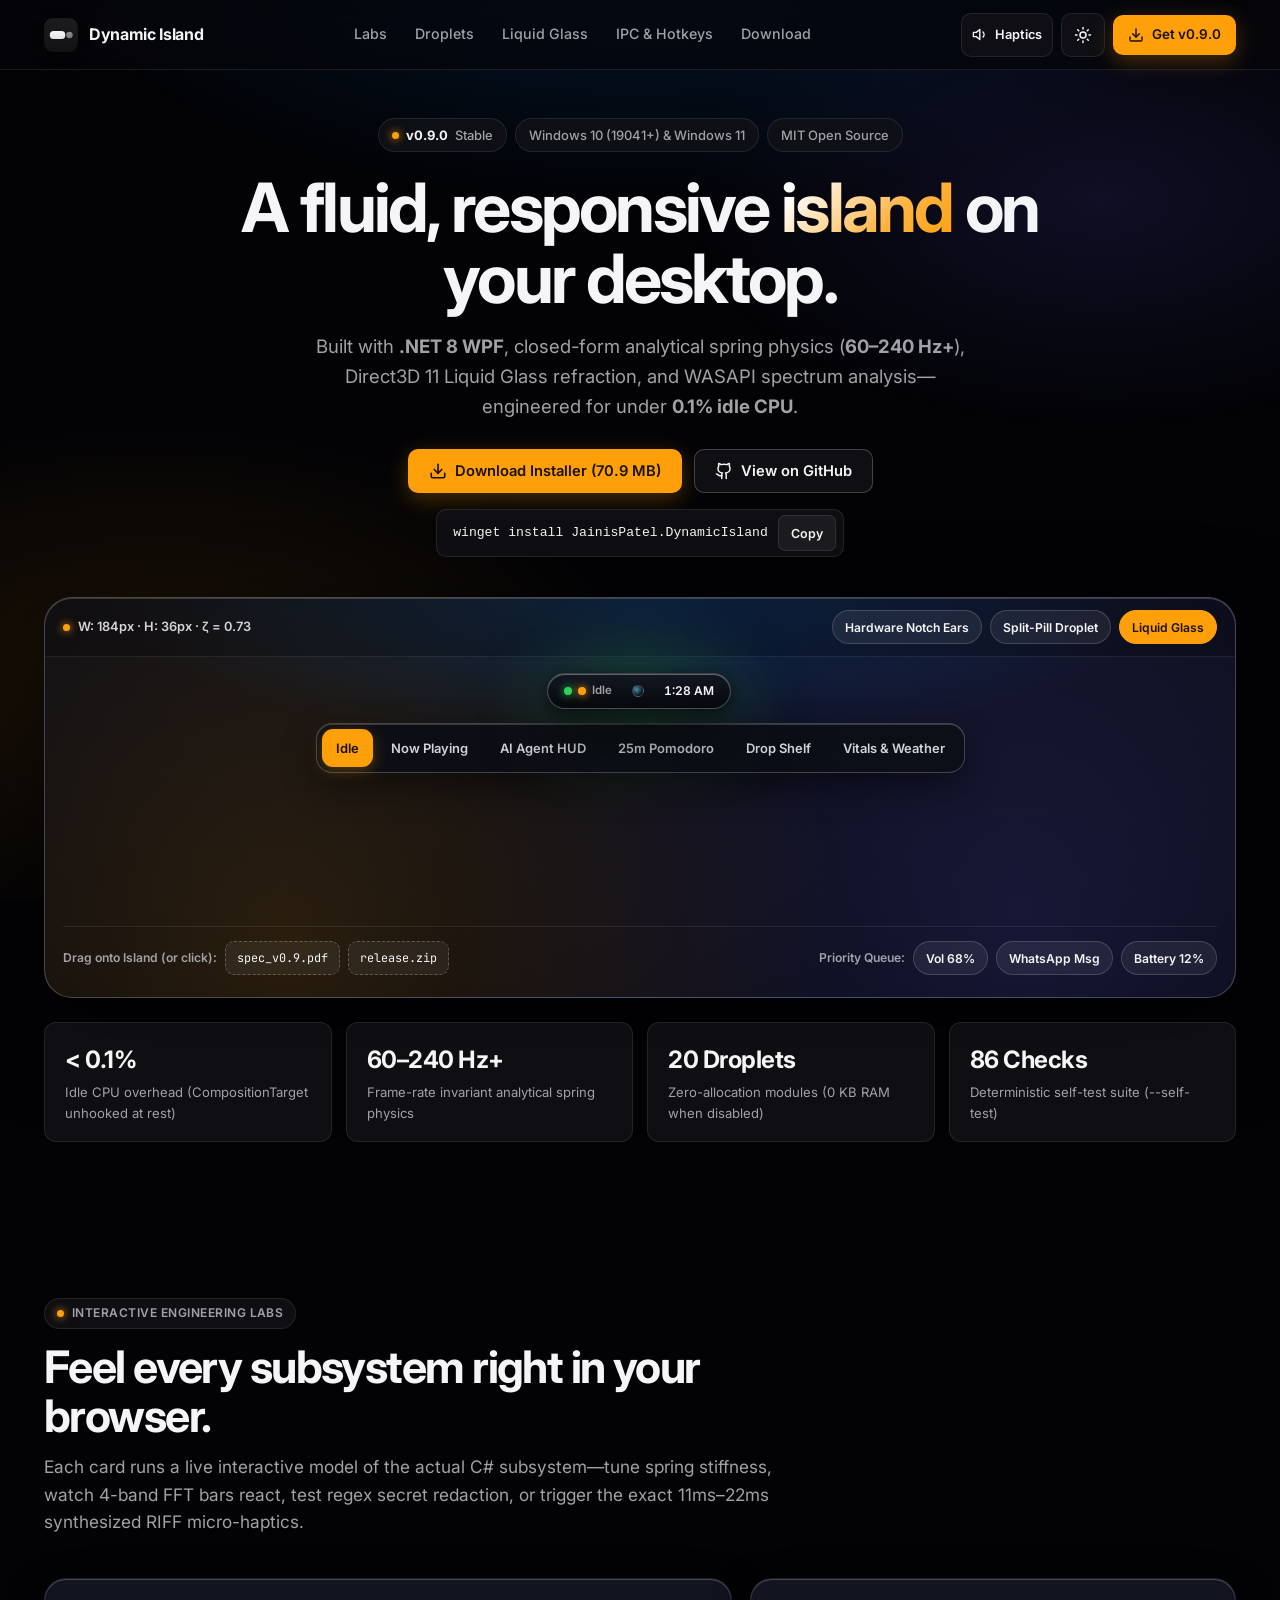
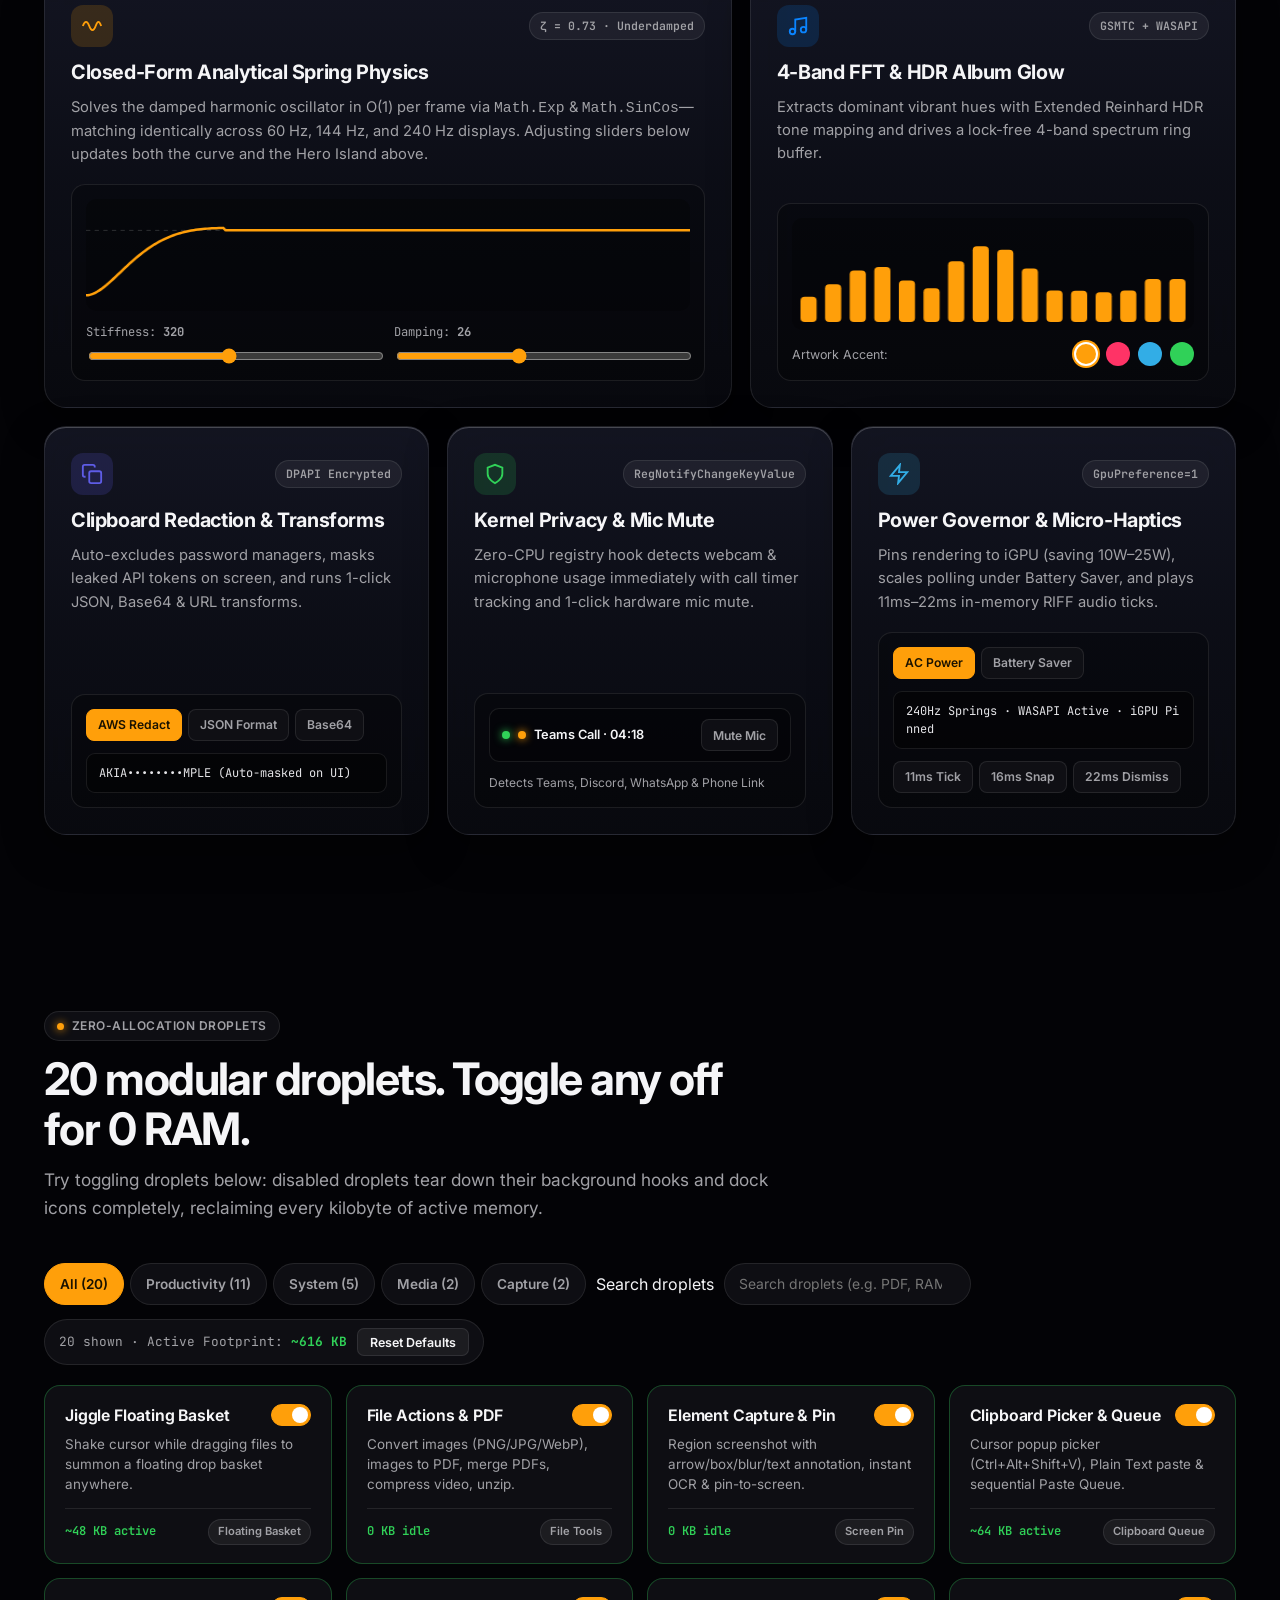
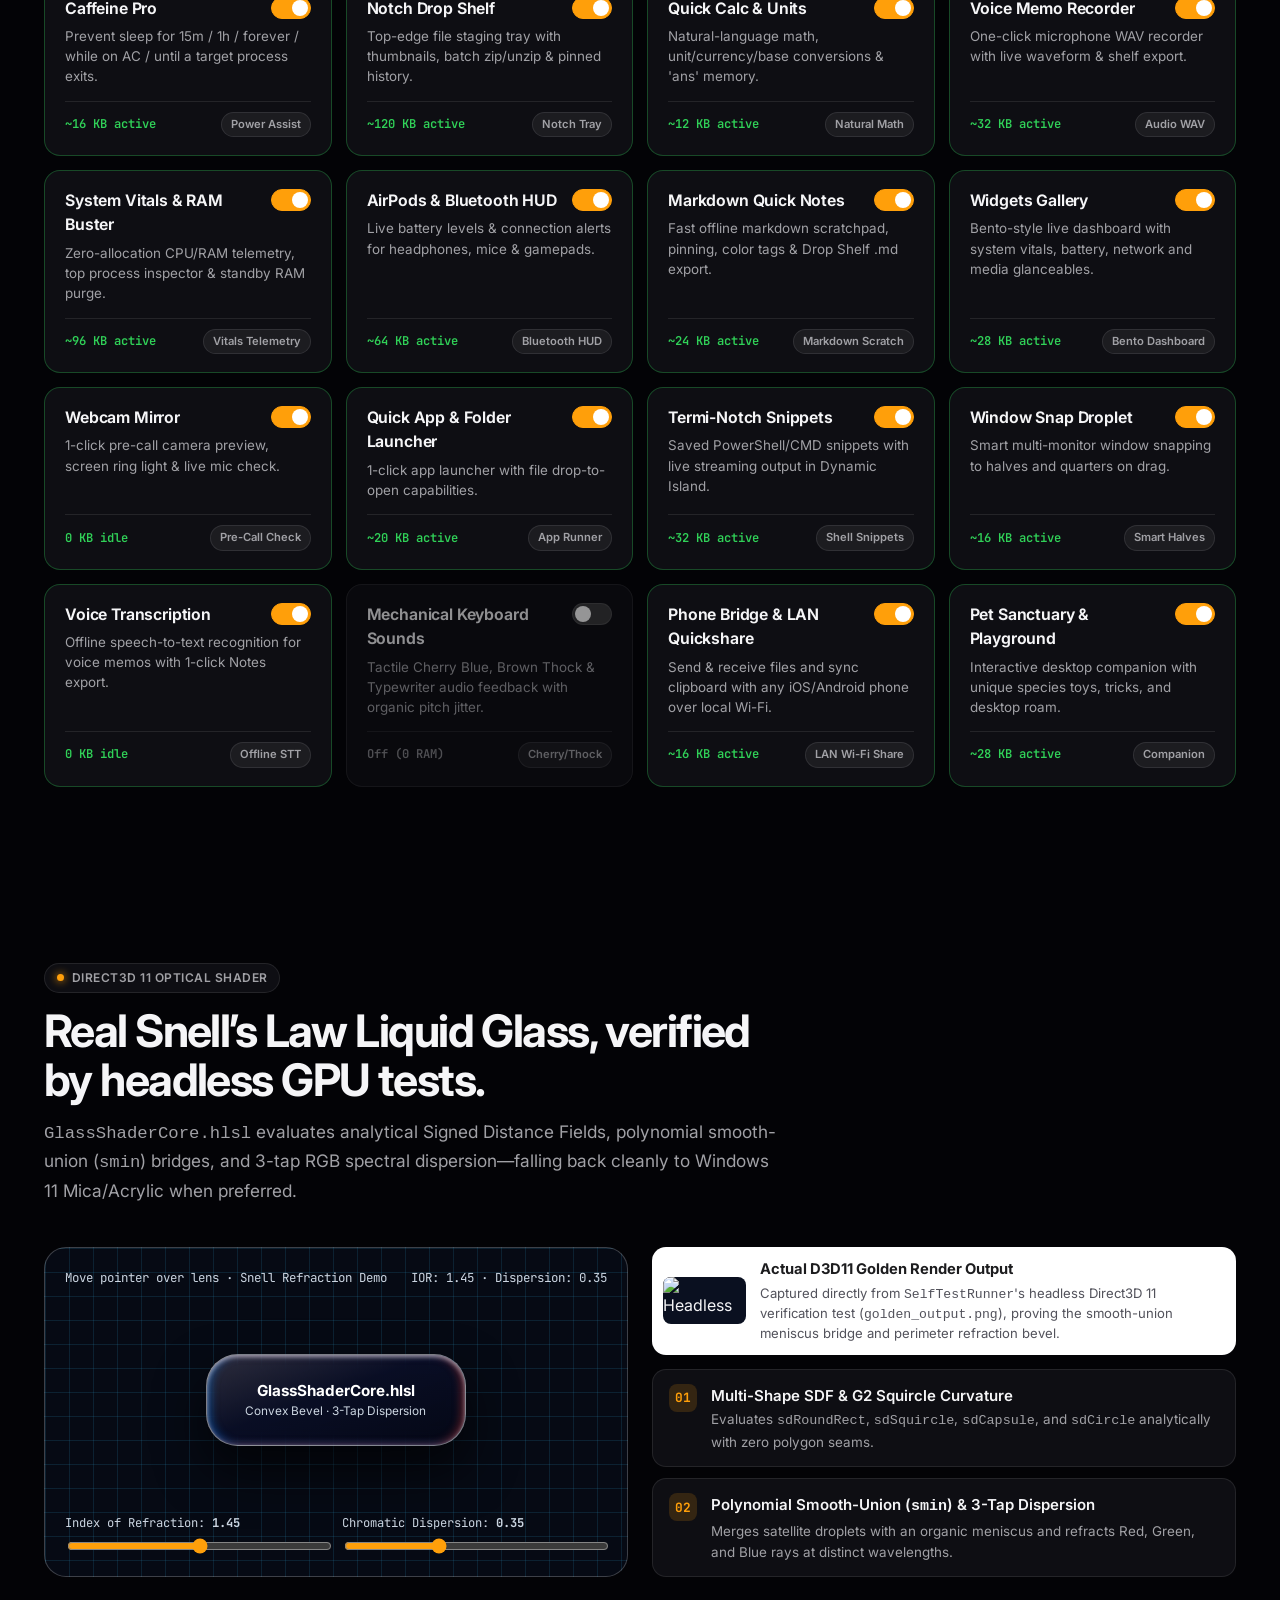
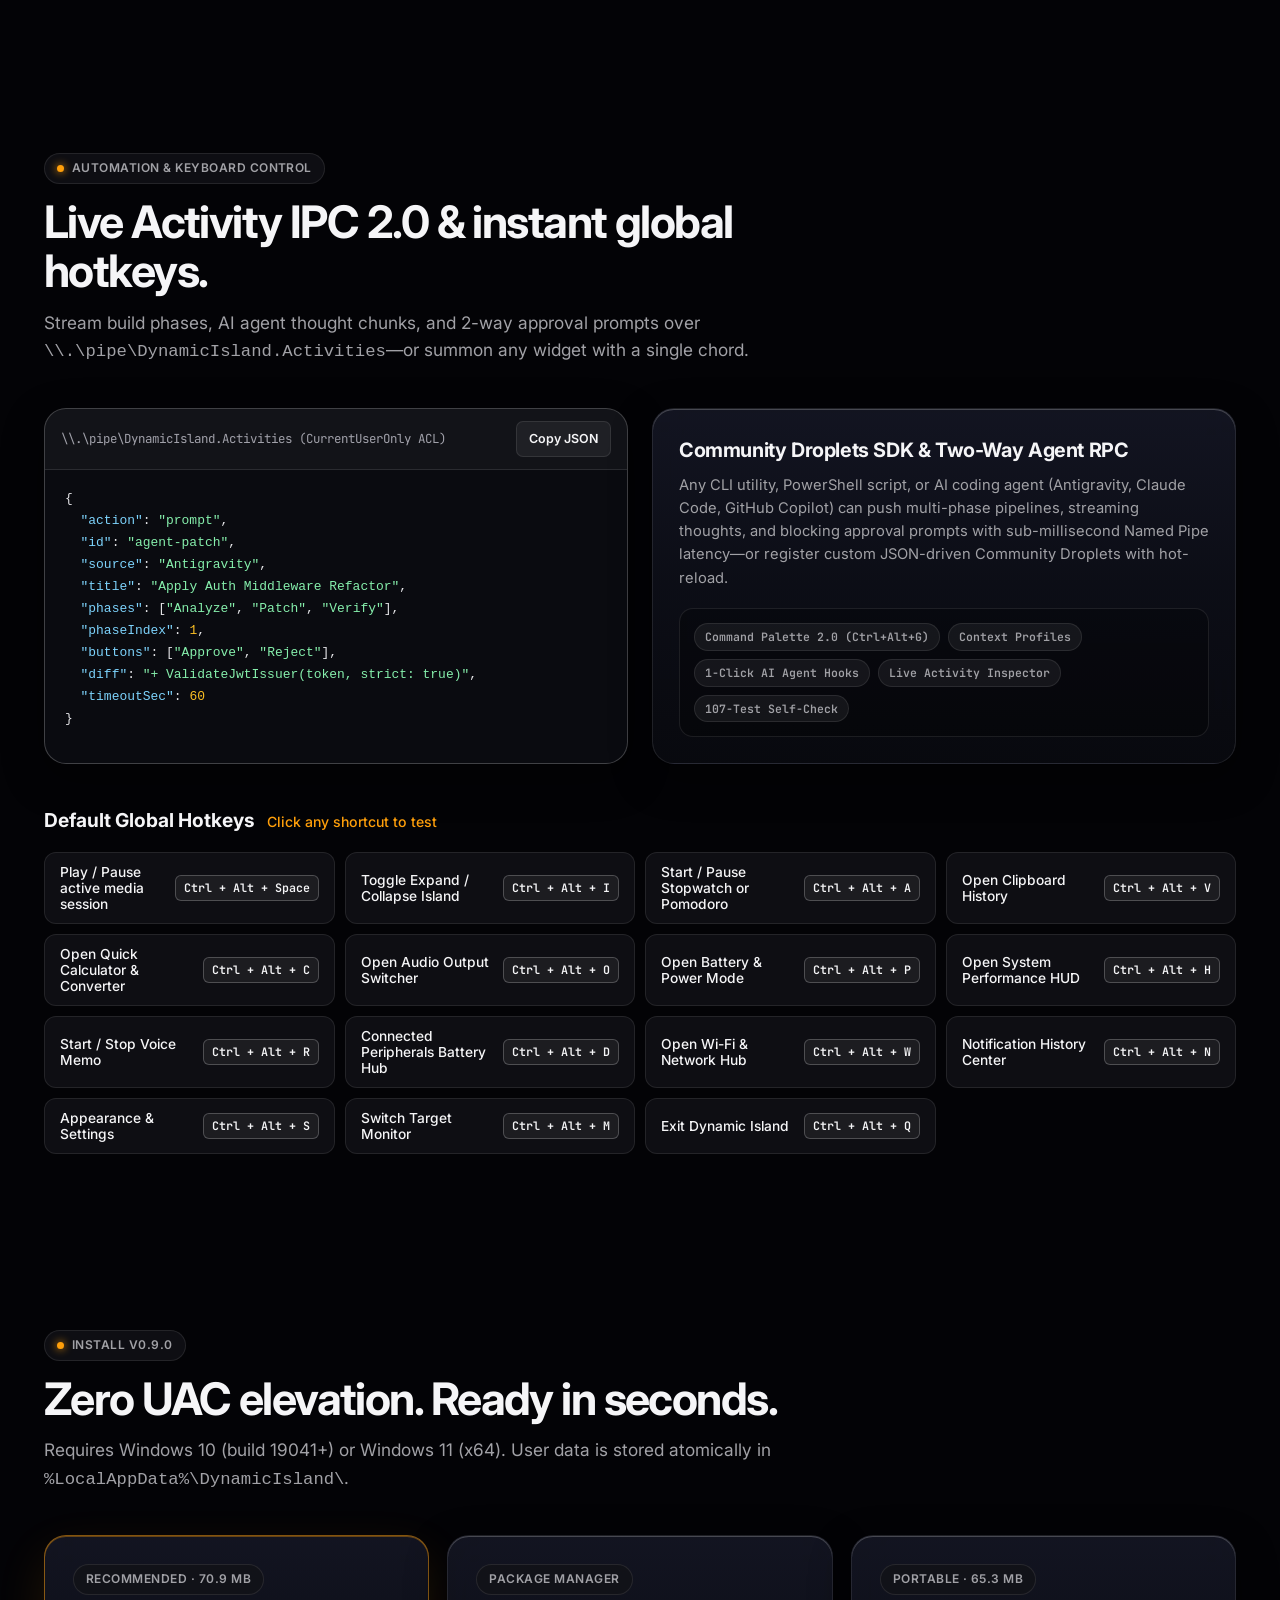
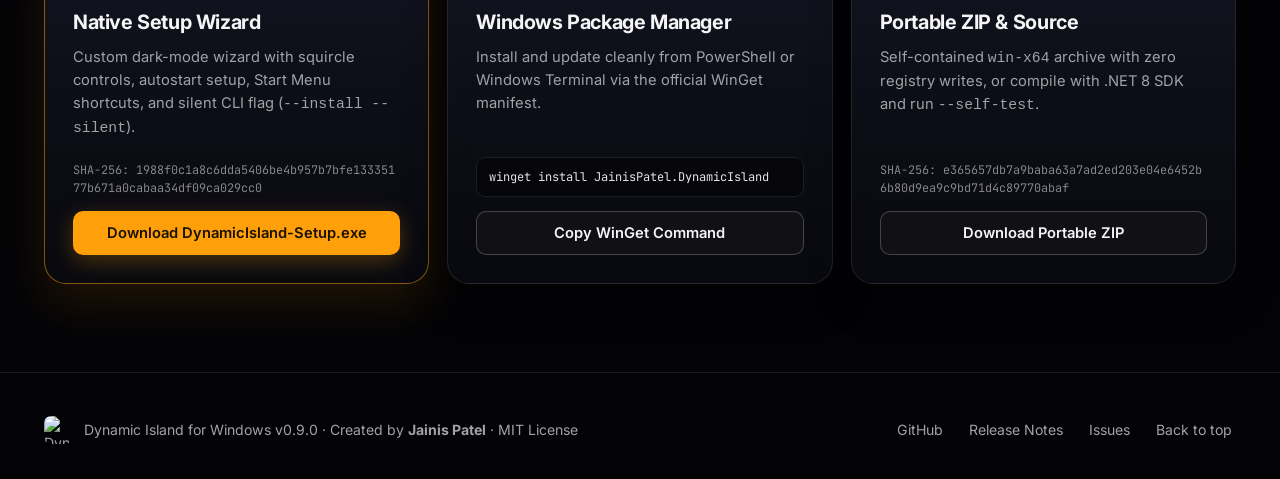
==== commit 5ce1f3d0: "Add productivity, diagnostics, and player upgrades Expand the command palette with audio and window " ====
--- a/website/index.html
+++ b/website/index.html
@@ -500,10 +500,11 @@
             </div>
             <div class="mini-lab">
               <div style="display:flex; flex-wrap:wrap; gap:8px;">
-                <span class="bento-badge">256 KB Max Payload</span>
-                <span class="bento-badge">16 Concurrent Clients</span>
-                <span class="bento-badge">JSON Hot-Reload SDK</span>
-                <span class="bento-badge">86-Test Self-Check</span>
+                <span class="bento-badge">Command Palette 2.0 (Ctrl+Alt+G)</span>
+                <span class="bento-badge">Context Profiles</span>
+                <span class="bento-badge">1-Click AI Agent Hooks</span>
+                <span class="bento-badge">Live Activity Inspector</span>
+                <span class="bento-badge">107-Test Self-Check</span>
               </div>
             </div>
           </div>
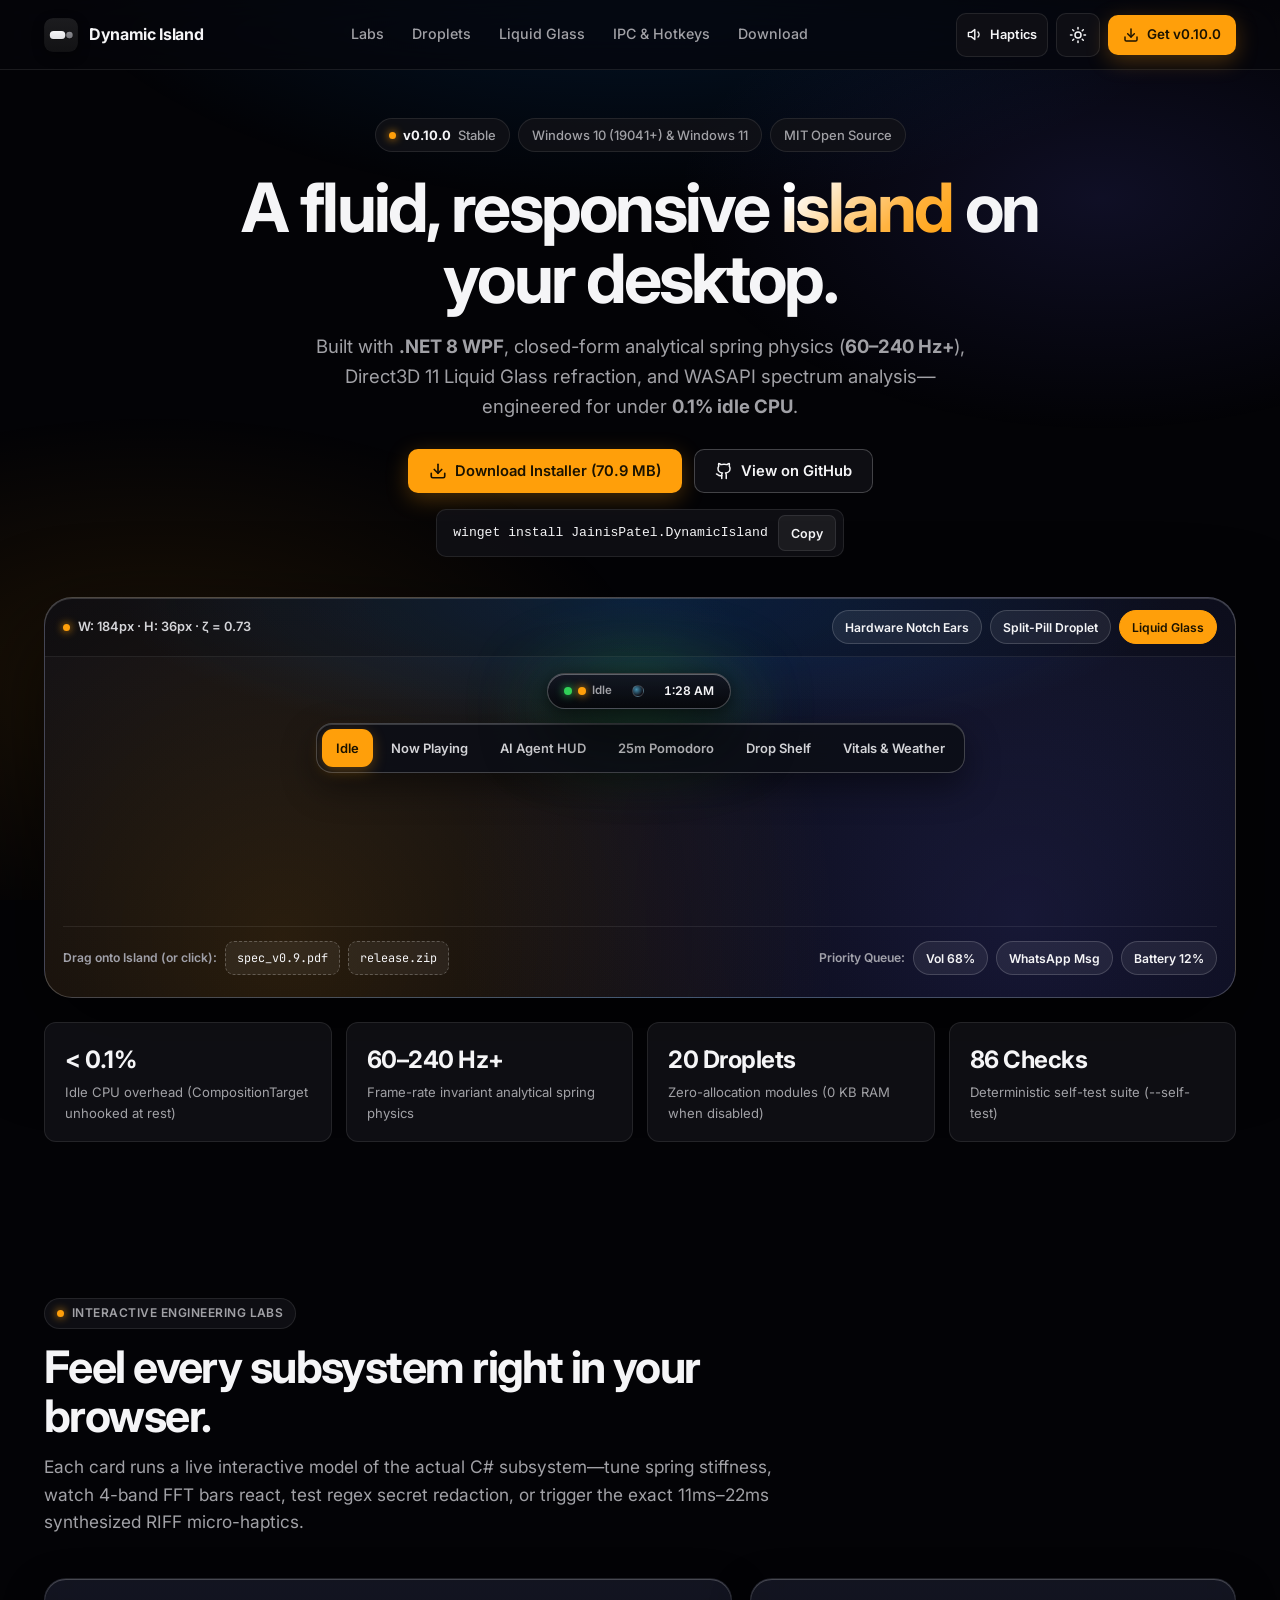
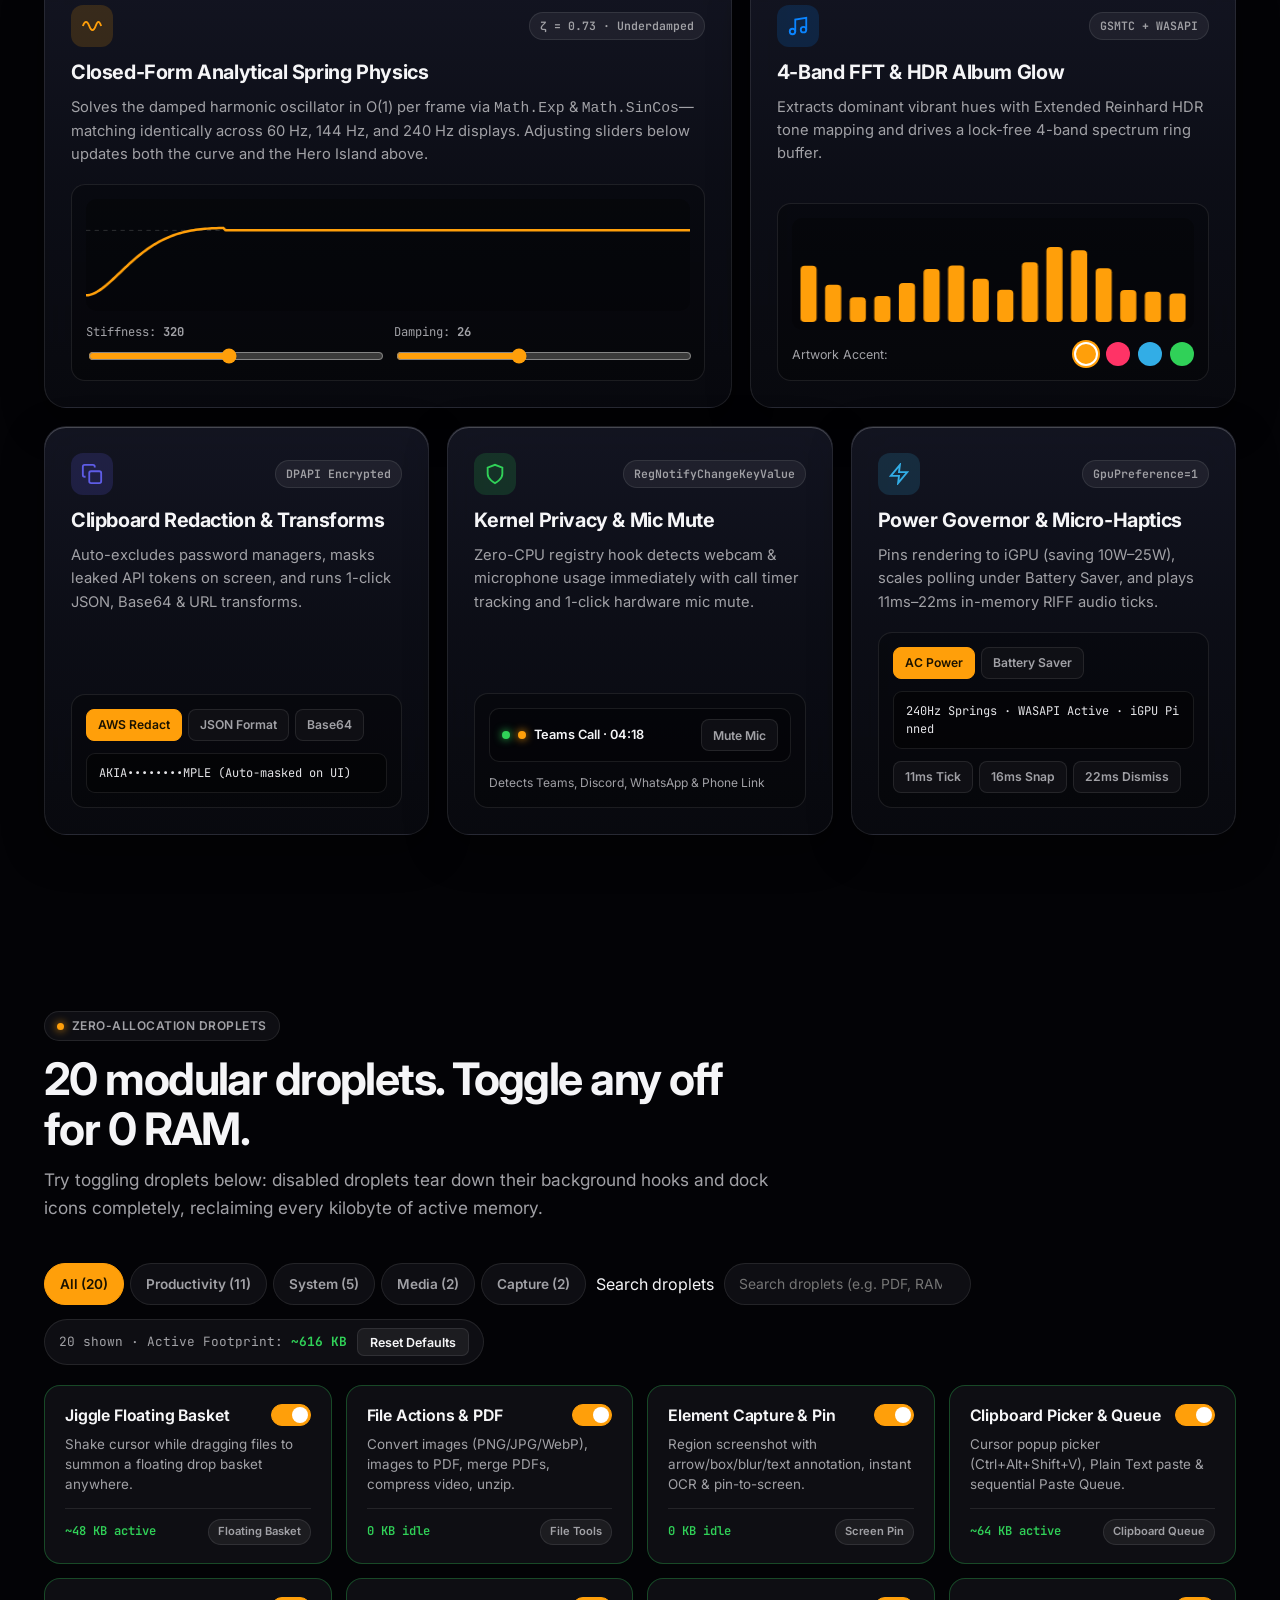
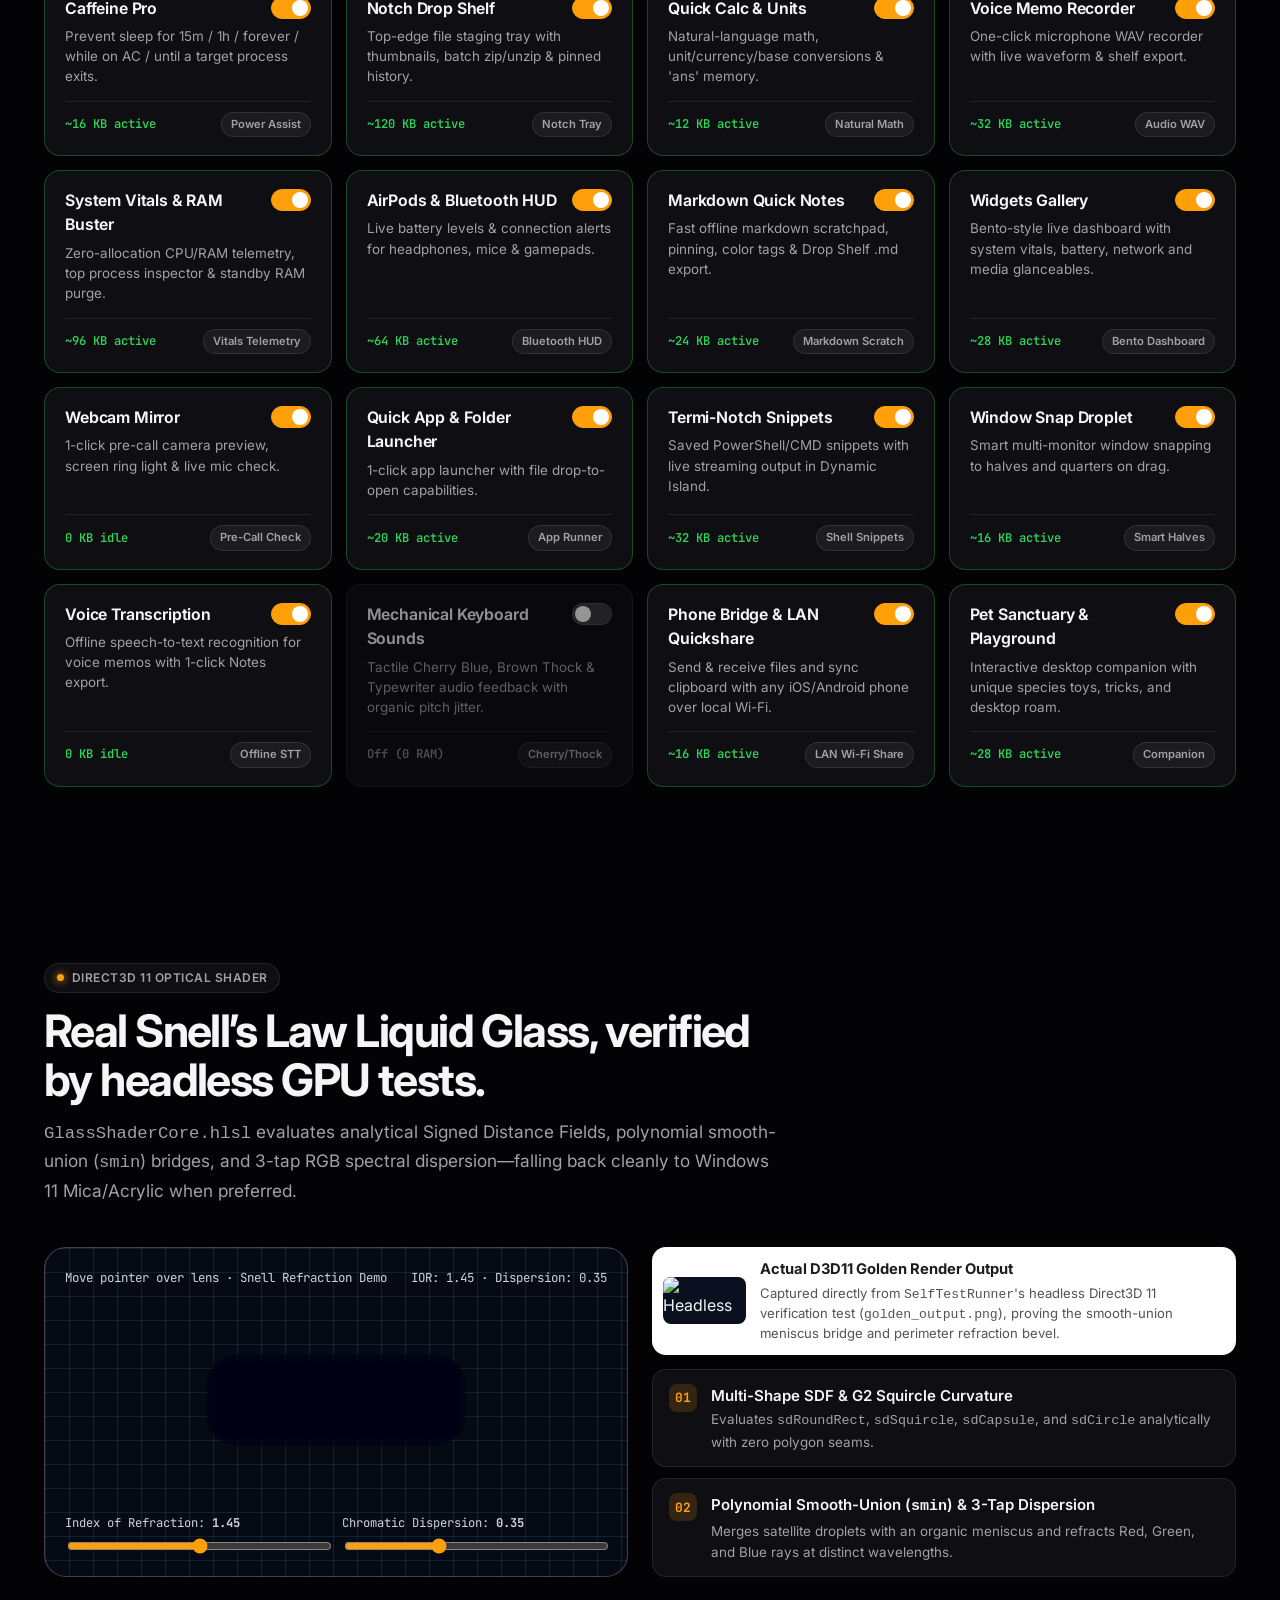
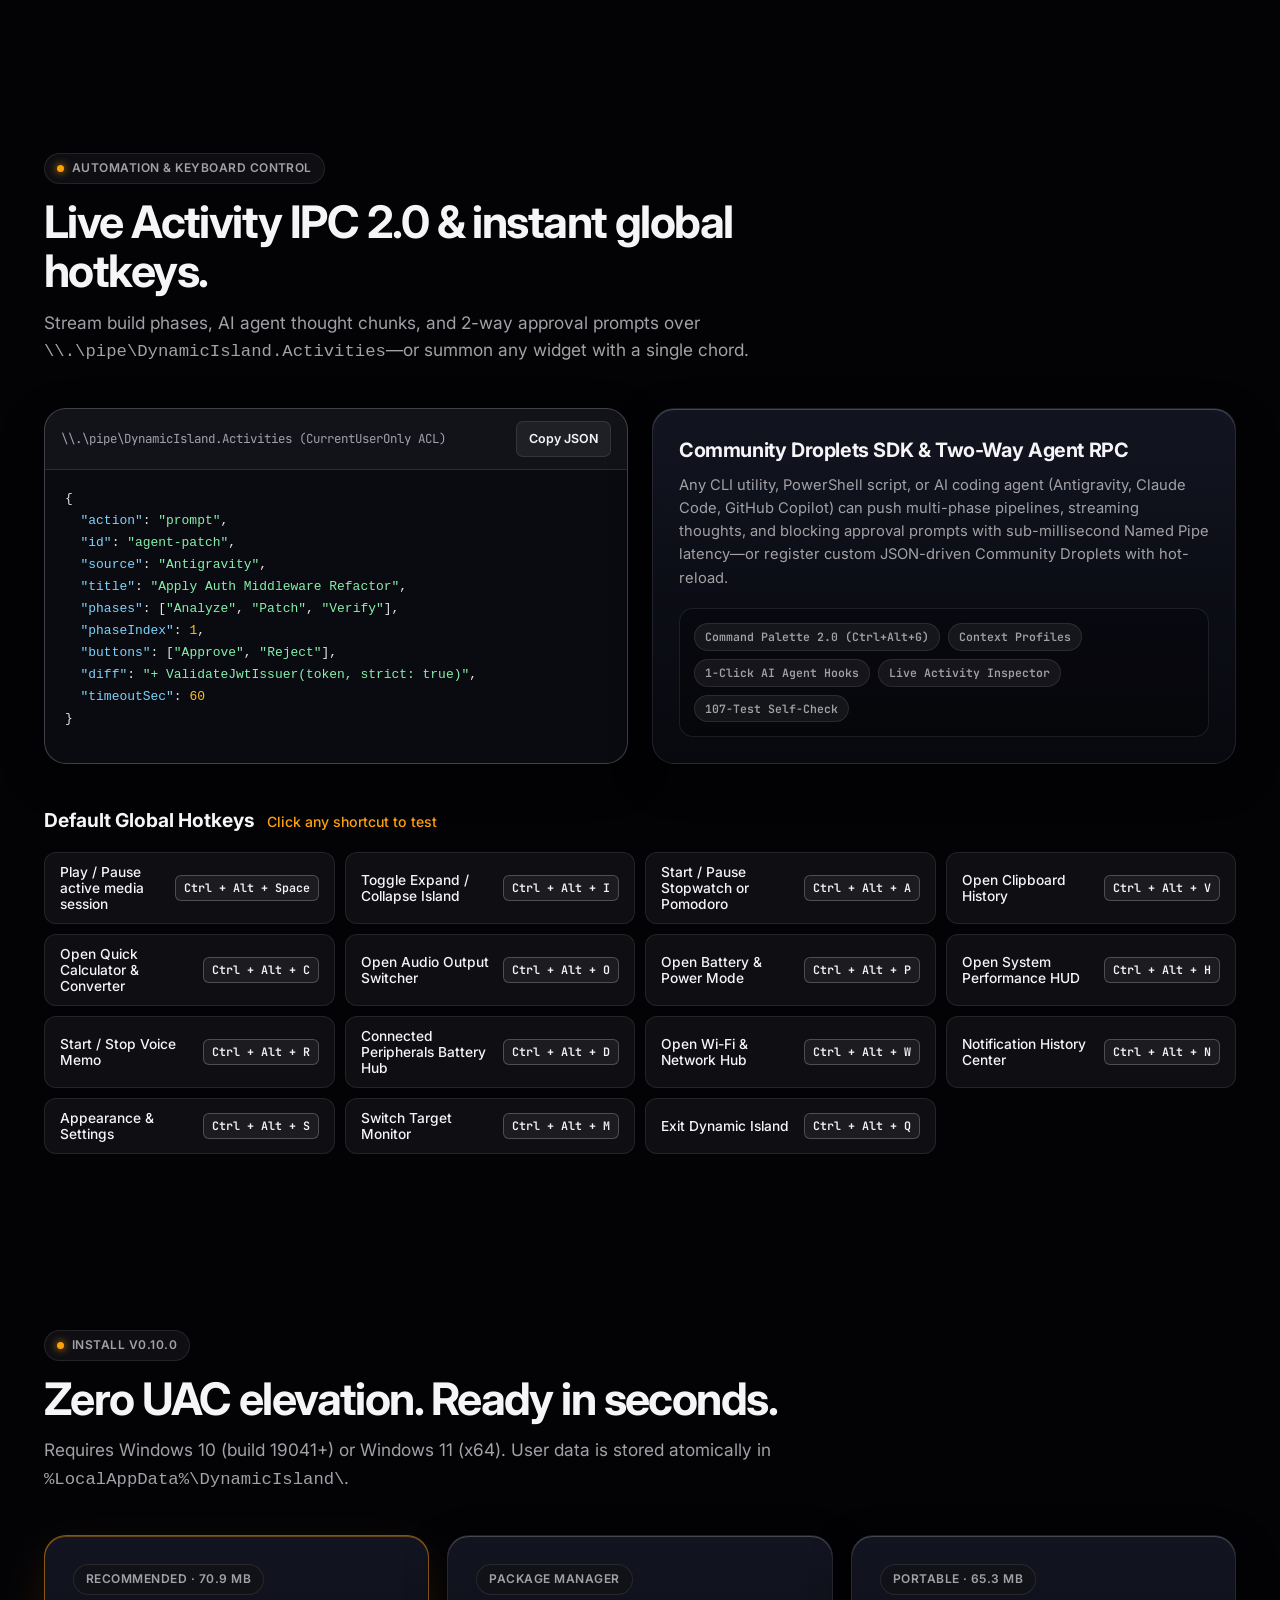
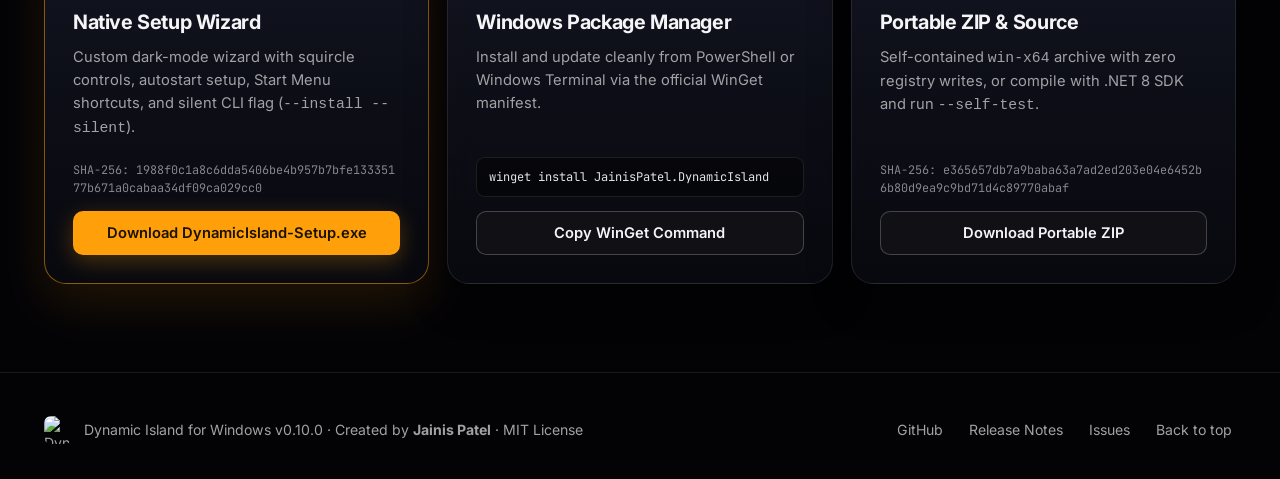
==== commit e9143dcf: "Add 3D pets and Winter Frost theme Introduce an animated, textured 3D pet renderer with a 2D fallbac" ====
--- a/website/index.html
+++ b/website/index.html
@@ -57,7 +57,7 @@
             <polyline points="7 10 12 15 17 10"></polyline>
             <line x1="12" y1="15" x2="12" y2="3"></line>
           </svg>
-          <span class="nav-cta-text">Get v0.9.0</span>
+          <span class="nav-cta-text">Get v0.10.0</span>
         </a>
 
         <button id="mobile-menu-btn" class="icon-btn mobile-menu-btn" type="button" aria-label="Open navigation menu" aria-expanded="false" aria-controls="primary-nav">
@@ -77,7 +77,7 @@
       <div class="container">
         <div class="hero-top">
           <div class="hero-badges">
-            <span class="meta-pill"><span class="eyebrow-dot" aria-hidden="true"></span><strong>v0.9.0</strong> Stable</span>
+            <span class="meta-pill"><span class="eyebrow-dot" aria-hidden="true"></span><strong>v0.10.0</strong> Stable</span>
             <span class="meta-pill">Windows 10 (19041+) &amp; Windows 11</span>
             <span class="meta-pill">MIT Open Source</span>
           </div>
@@ -90,7 +90,7 @@
           </p>
 
           <div class="hero-cta-group">
-            <a class="btn btn-primary" href="https://github.com/jainis-Patel/DynamicIsland/releases/download/v0.9.0/DynamicIsland-Setup.exe">
+            <a class="btn btn-primary" href="https://github.com/jainis-Patel/DynamicIsland/releases/download/v0.10.0/DynamicIsland-Setup.exe">
               <svg width="18" height="18" viewBox="0 0 24 24" fill="none" stroke="currentColor" stroke-width="2.2" stroke-linecap="round" stroke-linejoin="round" aria-hidden="true">
                 <path d="M21 15v4a2 2 0 0 1-2 2H5a2 2 0 0 1-2-2v-4"></path>
                 <polyline points="7 10 12 15 17 10"></polyline>
@@ -521,7 +521,7 @@
     <section id="download" class="section">
       <div class="container">
         <div class="section-header">
-          <span class="eyebrow"><span class="eyebrow-dot" aria-hidden="true"></span>Install v0.9.0</span>
+          <span class="eyebrow"><span class="eyebrow-dot" aria-hidden="true"></span>Install v0.10.0</span>
           <h2 class="section-title">Zero UAC elevation. Ready in seconds.</h2>
           <p class="section-subtitle">
             Requires Windows 10 (build 19041+) or Windows 11 (x64). User data is stored atomically in <code>%LocalAppData%\DynamicIsland\</code>.
@@ -541,7 +541,7 @@
               <div class="install-meta" style="margin-bottom: 14px;">
                 SHA-256: 1988f0c1a8c6dda5406be4b957b7bfe13335177b671a0cabaa34df09ca029cc0
               </div>
-              <a class="btn btn-primary" style="width: 100%;" href="https://github.com/jainis-Patel/DynamicIsland/releases/download/v0.9.0/DynamicIsland-Setup.exe">
+              <a class="btn btn-primary" style="width: 100%;" href="https://github.com/jainis-Patel/DynamicIsland/releases/download/v0.10.0/DynamicIsland-Setup.exe">
                 Download DynamicIsland-Setup.exe
               </a>
             </div>
@@ -575,7 +575,7 @@
               <div class="install-meta" style="margin-bottom: 14px;">
                 SHA-256: e365657db7a9baba63a7ad2ed203e04e6452b6b80d9ea9c9bd71d4c89770abaf
               </div>
-              <a class="btn btn-secondary" style="width: 100%;" href="https://github.com/jainis-Patel/DynamicIsland/releases/download/v0.9.0/DynamicIsland-Portable.zip">
+              <a class="btn btn-secondary" style="width: 100%;" href="https://github.com/jainis-Patel/DynamicIsland/releases/download/v0.10.0/DynamicIsland-Portable.zip">
                 Download Portable ZIP
               </a>
             </div>
@@ -589,11 +589,11 @@
     <div class="container footer-inner">
       <div style="display: flex; align-items: center; gap: 12px;">
         <img src="./assets/app_256.png" alt="Dynamic Island app icon" width="28" height="28" style="border-radius: 7px;">
-        <span>Dynamic Island for Windows v0.9.0 · Created by <strong>Jainis Patel</strong> · MIT License</span>
+        <span>Dynamic Island for Windows v0.10.0 · Created by <strong>Jainis Patel</strong> · MIT License</span>
       </div>
       <div class="footer-links">
         <a href="https://github.com/jainis-Patel/DynamicIsland" target="_blank" rel="noopener noreferrer">GitHub</a>
-        <a href="https://github.com/jainis-Patel/DynamicIsland/releases/tag/v0.9.0" target="_blank" rel="noopener noreferrer">Release Notes</a>
+        <a href="https://github.com/jainis-Patel/DynamicIsland/releases/tag/v0.10.0" target="_blank" rel="noopener noreferrer">Release Notes</a>
         <a href="https://github.com/jainis-Patel/DynamicIsland/issues" target="_blank" rel="noopener noreferrer">Issues</a>
         <a href="#top">Back to top</a>
       </div>
